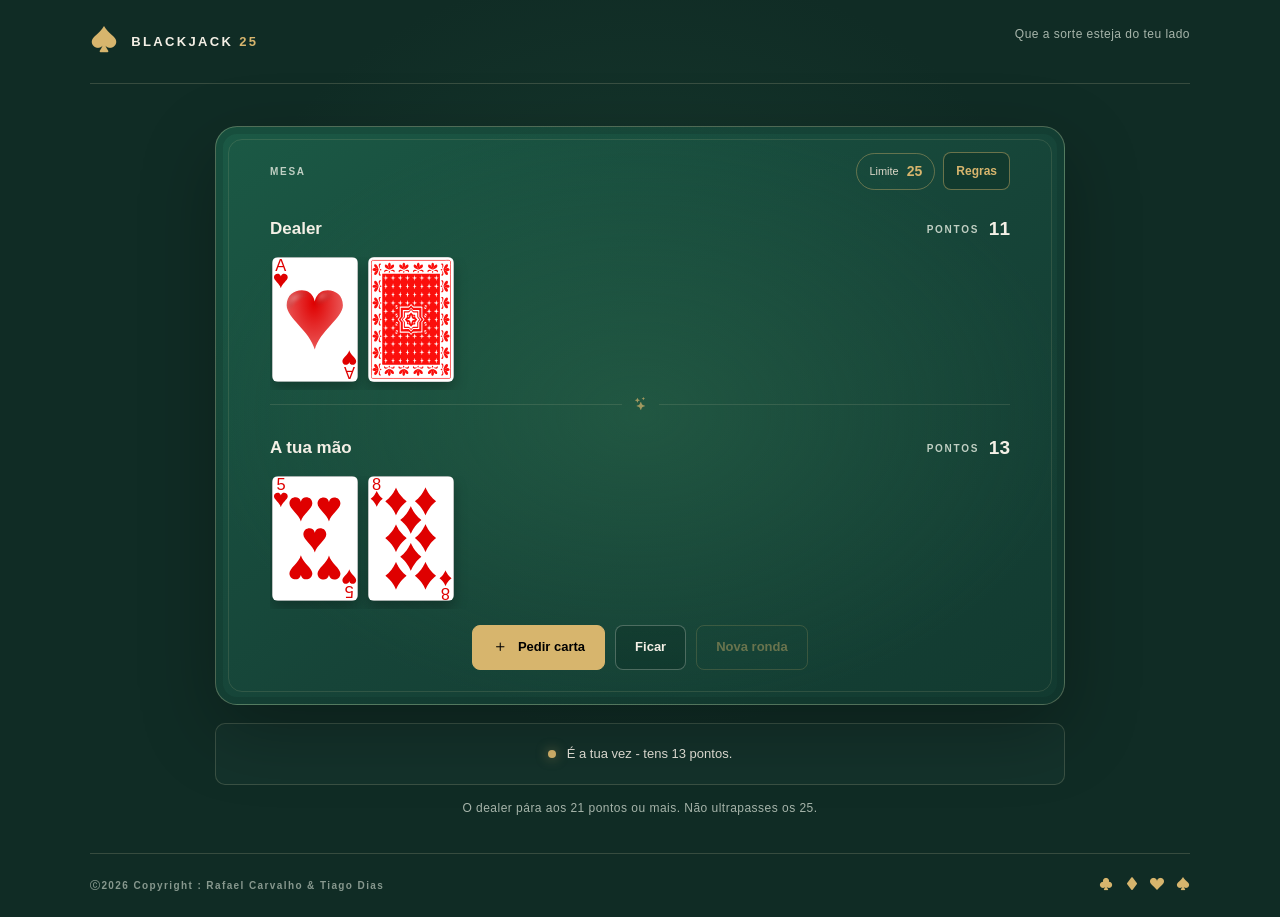
==== blackjack_oop.html @ a4119815 "first commit" ====
<!DOCTYPE html>
<html lang="pt-PT">

<head>
  <meta charset="UTF-8">
  <meta name="viewport" content="width=device-width, initial-scale=1.0">
  <meta http-equiv="X-UA-Compatible" content="ie=edge">
  <meta name="theme-color" content="#102c25">

  <link href="https://cdn.jsdelivr.net/npm/bootstrap@5.3.3/dist/css/bootstrap.min.css" rel="stylesheet"
    integrity="sha384-QWTKZyjpPEjISv5WaRU9OFeRpok6YctnYmDr5pNlyT2bRjXh0JMhjY6hW+ALEwIH" crossorigin="anonymous">

  <link rel="stylesheet" href="https://cdn.jsdelivr.net/npm/bootstrap-icons@1.11.3/font/bootstrap-icons.min.css">

  <link rel="stylesheet" href="css/blackjack_style.css">
  <title>Blackjack 25</title>
</head>

<body>
  <!-- Header section containing the game title -->
  <header class="site-header">
    <a class="brand" href="#" aria-label="Blackjack 25, início">
      <span class="brand-mark" aria-hidden="true"><i class="bi bi-suit-spade-fill"></i></span>
      <span>BLACKJACK <strong>25</strong></span>
    </a>
    <p class="header-note">Que a sorte esteja do teu lado</p> 
  </header>

  <main class="page-shell">
    <section class="game-table" id="game" aria-label="Mesa de jogo">
      <div class="table-heading">
        <span class="table-kicker">MESA</span>
        <div class="table-tools">
          <span class="rule-chip">Limite <strong>25</strong></span>
          <button class="rules-trigger" id="rules-button" type="button" data-bs-toggle="modal"
            data-bs-target="#rules-dialog">
            Regras
          </button>
        </div>
      </div>

      <section class="hand" aria-labelledby="dealer-heading">
        <div class="hand-heading">
          <div class="d-flex align-items-baseline gap-2">
            <h2 id="dealer-heading">Dealer</h2>
            <span class="result-tag" id="dealer-result"></span>
          </div>
          <span class="score"><span class="score-label">PONTOS</span><strong id="dealer-score">-</strong></span>
        </div>
        <div class="card-row" id="dealer" aria-label="Cartas do dealer"></div>
      </section>

      <div class="table-divider" aria-hidden="true"><span><i class="bi bi-stars"></i></span></div>

      <section class="hand player-hand" aria-labelledby="player-heading">
        <div class="hand-heading">
          <div class="d-flex align-items-baseline gap-2">
            <h2 id="player-heading">A tua mão</h2>
            <span class="result-tag" id="player-result"></span>
          </div>
          <span class="score"><span class="score-label">PONTOS</span><strong id="player-score">-</strong></span>
        </div>
        <div class="card-row" id="player" aria-label="As tuas cartas"></div>
      </section>

      <section class="controls" aria-label="Ações do jogo">
        <button class="btn button button-primary" id="card" type="button" onclick="playerNewCard()">
          <span aria-hidden="true"><i class="bi bi-plus"></i></span> Pedir carta
        </button>
        <button class="btn button button-secondary" id="stand" type="button" onclick="dealerFinish()">Ficar</button>
        <button class="btn button button-new" id="new_game" type="button" onclick="newGame()" disabled>Nova ronda</button>
      </section>
    </section>

    <section class="status-panel" aria-live="polite" aria-atomic="true">
      <span class="status-dot" aria-hidden="true"></span>
      <p id="game_status" class="game-status">A preparar a mesa...</p>
    </section>
    <p class="game-note">O dealer pára aos 21 pontos ou mais. Não ultrapasses os 25.</p>
  </main>


  <footer class="site-footer">
    <span><i class="bi bi-c-circle"></i>2026 Copyright : Rafael Carvalho & Tiago Dias</span>
    <span aria-hidden="true"><i class="bi bi-suit-club-fill"></i> &nbsp; <i class="bi bi-suit-diamond-fill"></i>
       &nbsp; <i class="bi bi-suit-heart-fill"></i> &nbsp; <i class="bi bi-suit-spade-fill"></i></span>
  </footer>

  <div class="modal fade" id="rules-dialog" tabindex="-1" aria-labelledby="rules-title" aria-hidden="true">
    <div class="modal-dialog modal-dialog-centered modal-dialog-scrollable">
      <div class="modal-content rules-dialog">
        <div class="modal-header rules-header">
          <div>
            <span class="table-kicker">GUIA DO JOGO</span>
            <h2 id="rules-title">Regras do Blackjack 25</h2>
          </div>
          <button class="rules-close" type="button" aria-label="Fechar regras" data-bs-dismiss="modal"><i
              class="bi bi-x"></i></button>
        </div>
 
        <div class="modal-body">
          <section class="rules-section" aria-labelledby="card-values-title">
            <h3 id="card-values-title">Quanto vale cada carta</h3>
            <dl class="card-values">
              <div><dt>Ás</dt><dd>11 pontos; passa a valer 1 se a mão ultrapassar 25.</dd></div>
              <div><dt>2 a 10</dt><dd>O valor indicado na carta.</dd></div>
              <div><dt>Valete, Dama e Rei</dt><dd>10 pontos cada.</dd></div>
            </dl>
          </section>
 
          <section class="rules-section" aria-labelledby="how-to-play-title">
            <h3 id="how-to-play-title">Como jogar</h3>
            <ol class="rules-list">
              <li>Recebes duas cartas. O dealer também recebe duas, mas uma fica escondida durante a tua vez.</li>
              <li>Escolhe <strong>Pedir carta</strong> para receber mais uma ou <strong>Ficar</strong> para passar a
                vez ao dealer.</li>
              <li>O dealer revela a carta escondida e joga automaticamente até ter pelo menos 21 pontos ou igualar a
                tua pontuação.</li>
            </ol>
          </section>
 
          <section class="rules-section" aria-labelledby="winning-title">
            <h3 id="winning-title">Como se ganha</h3>
            <ul class="rules-list">
              <li>O objetivo é fazer mais pontos do que o dealer, sem ultrapassar 25.</li>
              <li>Se ultrapassares 25, perdes imediatamente. Se o dealer ultrapassar 25, ganhas.</li>
              <li>Se fizeres exatamente 25 pontos, ganhas imediatamente.</li>
              <li>Se o dealer fizer mais pontos do que tu, o dealer ganha. Se fizer os mesmos pontos, é empate.</li>
            </ul>
          </section>
 
          <p class="rules-note">Cada ronda usa um baralho baralhado de 52 cartas. Escolhe “Nova ronda” para começar de
            novo.</p>
        </div>
      </div>
    </div>
  </div>

  <script src="https://cdn.jsdelivr.net/npm/bootstrap@5.3.3/dist/js/bootstrap.bundle.min.js"
    integrity="sha384-YvpcrYf0tY3lHB60NNkmXc5s9fDVZLESaAA55NDzOxhy9GkcIdslK1eN7N6jIeHz"
    crossorigin="anonymous"></script>

  <script src="js/blackjack_object.js"></script>
  <script src="js/blackjack_manager.js"></script>
  <script>window.addEventListener('DOMContentLoaded', newGame);</script>
</body>
</html>
---- css/blackjack_style.css ----
:root {
  color-scheme: dark;
  --ink: #f4f0e6;
  --muted: #a7b5ab;
  --felt: #164438;
  --felt-deep: #102c25;
  --gold: #d7b56d;
  --line: rgb(234 222 185 / 18%);
  --panel: #17362f;
}

* {
  box-sizing: border-box;
}

body {
  min-width: 320px;
  min-height: 100vh;
  margin: 0;
  color: var(--ink);
  background:
    radial-gradient(ellipse at 50% 38%, rgb(43 91 69 / 30%), transparent 48%),
    var(--felt-deep);
  font-family: "Segoe UI", Arial, sans-serif;
}

button {
  font: inherit;
}

.site-header,
.site-footer {
  display: flex;
  align-items: center;
  justify-content: space-between;
  width: min(100% - 48px, 1100px);
  margin: 0 auto;
}

.site-header {
  min-height: 84px;
  border-bottom: 1px solid var(--line);
}

.brand {
  display: inline-flex;
  align-items: center;
  gap: 11px;
  color: var(--ink);
  font-size: 13px;
  font-weight: 700;
  letter-spacing: .18em;
  text-decoration: none;
}

.brand strong {
  color: var(--gold);
}

.brand-mark {
  color: var(--gold);
  font-size: 28px;
}

.header-note,
.game-note {
  color: var(--muted);
  font-size: 12px;
  letter-spacing: .04em;
}

.page-shell {
  width: min(100% - 32px, 850px);
  margin: 42px auto 36px;
}

.game-table {
  position: relative;
  overflow: hidden;
  padding: 25px clamp(20px, 5vw, 54px) 34px;
  border: 1px solid rgb(228 214 169 / 28%);
  border-radius: 22px;
  background:
    radial-gradient(ellipse at center, rgb(44 105 75 / 48%), transparent 73%),
    linear-gradient(145deg, #1b5945, var(--felt) 54%, #123a30);
  box-shadow: 0 25px 75px rgb(0 0 0 / 28%), inset 0 0 0 7px rgb(9 34 28 / 17%);
}

.game-table::before {
  position: absolute;
  inset: 12px;
  border: 1px solid rgb(229 211 160 / 13%);
  border-radius: 14px;
  content: "";
  pointer-events: none;
}

.table-heading,
.hand-heading,
.controls,
.score {
  display: flex;
  align-items: center;
}

.table-heading {
  position: relative;
  justify-content: space-between;
  margin-bottom: 25px;
}

.table-tools {
  display: flex;
  align-items: center;
  gap: 8px;
}

.rules-trigger,
.rules-close {
  display: inline-flex;
  min-height: 38px;
  align-items: center;
  justify-content: center;
  border: 1px solid rgb(215 181 109 / 45%);
  border-radius: 8px;
  color: var(--gold);
  background: rgb(7 34 26 / 30%);
  cursor: pointer;
  font: inherit;
  font-size: 12px;
  font-weight: 650;
  transition: background-color 150ms ease, border-color 150ms ease;
}

.rules-trigger {
  padding: 0 12px;
}

.rules-trigger:hover,
.rules-close:hover {
  border-color: var(--gold);
  background: rgb(7 34 26 / 65%);
}

.rules-trigger:focus-visible,
.rules-close:focus-visible {
  outline: 3px solid #f2d895;
  outline-offset: 3px;
}

.modal {
  --bs-modal-width: 540px;
}

.modal-backdrop {
  --bs-backdrop-bg: rgb(3 13 10);
  --bs-backdrop-opacity: .76;
}

.modal-content.rules-dialog {
  border: 1px solid rgb(215 181 109 / 45%);
  border-radius: 16px;
  color: var(--ink);
  background:
    radial-gradient(ellipse at 50% 0, rgb(43 91 69 / 30%), transparent 56%),
    #17362f;
  box-shadow: 0 24px 80px rgb(0 0 0 / 55%);
}

.rules-dialog .rules-header {
  align-items: flex-start;
  justify-content: space-between;
  gap: 16px;
  padding: clamp(20px, 5vw, 30px) clamp(20px, 5vw, 30px) 17px;
  border-bottom: 1px solid var(--line);
}
 
.rules-dialog .modal-body {
  padding: 0 clamp(20px, 5vw, 30px) clamp(20px, 5vw, 30px);
}

.rules-header h2 {
  margin: 8px 0 0;
  font-size: clamp(20px, 5vw, 25px);
}

.rules-close {
  width: 40px;
  height: 40px;
  flex: 0 0 40px;
  padding: 0;
  font-size: 27px;
  line-height: 1;
}

.rules-section {
  margin-top: 21px;
}

.rules-section h3 {
  margin: 0 0 10px;
  color: var(--gold);
  font-size: 14px;
}

.card-values {
  display: grid;
  gap: 8px;
  margin: 0;
}

.card-values div {
  display: grid;
  grid-template-columns: minmax(105px, .75fr) 1.7fr;
  gap: 12px;
  padding: 10px 12px;
  border: 1px solid var(--line);
  border-radius: 8px;
  background: rgb(7 34 26 / 25%);
}

.card-values dt {
  font-weight: 650;
}

.card-values dd {
  margin: 0;
  color: #c4d0c8;
  font-size: 13px;
  line-height: 1.5;
}

.rules-list {
  display: grid;
  gap: 8px;
  margin: 0;
  padding-left: 22px;
  color: #d7ded8;
  font-size: 13px;
  line-height: 1.55;
}

.rules-list strong {
  color: var(--ink);
}

.rules-note {
  margin: 20px 0 0;
  padding-top: 14px;
  border-top: 1px solid var(--line);
  color: var(--muted);
  font-size: 12px;
  line-height: 1.5;
}

.table-kicker,
.score-label {
  color: #c0cfc3;
  font-size: 10px;
  font-weight: 700;
  letter-spacing: .17em;
}

.rule-chip {
  display: inline-flex;
  align-items: center;
  gap: 8px;
  padding: 7px 12px;
  border: 1px solid rgb(215 181 109 / 40%);
  border-radius: 99px;
  color: #ded9c9;
  font-size: 11px;
}

.rule-chip strong {
  color: var(--gold);
  font-size: 14px;
}

.hand {
  position: relative;
  min-height: 174px;
}

.hand-heading {
  justify-content: space-between;
  margin-bottom: 13px;
}

.hand h2 {
  margin: 0;
  font-size: 17px;
  font-weight: 600;
}

.result-tag {
  line-height: 1.2;
  font-size: 11px;
  font-weight: 700;
  letter-spacing: .12em;
  text-transform: uppercase;
}
 
.result-tag:empty {
  display: none;
}

.score {
  gap: 9px;
  min-width: 90px;
  justify-content: flex-end;
  color: var(--gold);
}

.score strong {
  min-width: 22px;
  color: var(--ink);
  font-size: 19px;
  font-weight: 650;
  text-align: right;
}

.card-row {
  display: flex;
  min-height: 112px;
  flex-wrap: wrap;
  align-items: flex-start;
  gap: 10px;
  overflow-x: auto;
  padding: 0 2px 8px;
}

.playing-card {
  display: block;
  flex: 0 0 auto;
  width: clamp(65px, 10vw, 86px);
  height: auto;
  border-radius: 6px;
  box-shadow: 0 7px 14px rgb(0 0 0 / 26%);
  animation: deal-in 480ms cubic-bezier(.2, .75, .3, .1) both;
}

.card-flip {
  position: relative;
  perspective: 700px;;
}

.card-inner {
  position: relative;
  width: 100%;
  transform-style: preserve-3d;
  transition: transform 600ms cubic-bezier(.3, .6, .3, 1);
}
 
.card-flip.is-flipped .card-inner {
  transform: rotateY(180deg);
}
 
.card-face {
  display: block;
  width: 100%;
  height: auto;
  border-radius: 6px;
  backface-visibility: hidden;
  -webkit-backface-visibility: hidden;
}
 
.card-front {
  position: absolute;
  inset: 0;
  transform: rotateY(180deg);
}

.table-divider {
  display: flex;
  align-items: center;
  gap: 12px;
  margin: 5px 0 20px;
  color: var(--gold);
  opacity: .7;
}

.table-divider::before,
.table-divider::after {
  height: 1px;
  flex: 1;
  background: var(--line);
  content: "";
}

.table-divider span {
  font-size: 13px;
}

.player-hand {
  min-height: 167px;
}

.controls {
  position: relative;
  flex-wrap: wrap;
  justify-content: center;
  gap: 10px;
  margin-top: 16px;
}

.button {
  --bs-btn-padding-x: 19px;
  --bs-btn-padding-y: 0;
  --bs-btn-font-size: 13px;
  --bs-btn-font-weight: 650;
  --bs-btn-border-radius: 8px;
  --bs-btn-disabled-opacity: .43;
  min-height: 45px;
  transition: transform 150ms ease, background-color 150ms ease, border-color 150ms ease;
}

.button:not(:disabled):hover {
  transform: translateY(-2px);
}

.button:focus-visible {
  outline: 3px solid #f2d895;
  outline-offset: 3px;
}



.button-primary {
  --bs-btn-color: black;
  --bs-btn-bg: var(--gold);
  --bs-btn-border-color: var(--gold);
  --bs-btn-hover-color: black;
  --bs-btn-hover-bg: var(--gold);
  --bs-btn-hover-border-color: var(--gold);
  --bs-btn-active-color: black;
  --bs-btn-active-bg: var(--gold);
  --bs-btn-active-border-color: var(--gold);
  --bs-btn-disabled-color: black;
  --bs-btn-disabled-bg: var(--gold);
  --bs-btn-disabled-border-color: var(--gold);
}

.button-primary span {
  margin-right: 5px;
  font-size: 17px;
  vertical-align: -1px;
}

.button-secondary {
  --bs-btn-color: var(--ink);
  --bs-btn-bg: rgb(7 34 26 / 25%);
  --bs-btn-border-color: rgb(235 240 230 / 27%);
  --bs-btn-hover-color: var(--ink);
  --bs-btn-hover-bg: rgb(7 34 26 / 45%);
  --bs-btn-hover-border-color: rgb(235 240 230 / 65%);
  --bs-btn-active-color: var(--ink);
  --bs-btn-active-bg: rgb(7 34 26 / 45%);
  --bs-btn-active-border-color: rgb(235 240 230 / 65%);
  --bs-btn-disabled-color: var(--ink);
  --bs-btn-disabled-bg: rgb(7 34 26 / 25%);
  --bs-btn-disabled-border-color: rgb(235 240 230 / 27%);
}

.button-new {
  --bs-btn-color: var(--gold);
  --bs-btn-bg: transparent;
  --bs-btn-border-color: rgb(215 181 109 / 45%);
  --bs-btn-hover-color: var(--gold);
  --bs-btn-hover-bg: rgb(215 181 109 / 12%);
  --bs-btn-hover-border-color: var(--gold);
  --bs-btn-active-color: var(--gold);
  --bs-btn-active-bg: rgb(215 181 109 / 12%);
  --bs-btn-active-border-color: var(--gold);
  --bs-btn-disabled-color: var(--gold);
  --bs-btn-disabled-bg: transparent;
  --bs-btn-disabled-border-color: rgb(215 181 109 / 45%);
}

.status-panel {
  display: flex;
  min-height: 62px;
  align-items: center;
  justify-content: center;
  gap: 11px;
  margin-top: 18px;
  padding: 13px 18px;
  border: 1px solid var(--line);
  border-radius: 10px;
  background: rgb(23 54 47 / 65%);
}

.status-dot {
  width: 8px;
  height: 8px;
  flex: 0 0 8px;
  border-radius: 50%;
  background: var(--gold);
  box-shadow: 0 0 12px rgb(215 181 109 / 55%);
}

.game-status {
  margin: 0;
  color: #e8e6dc;
  font-size: 13px;
  text-align: center;
}

.result-win {
  color: #a8e0b3;
}

.result-loss {
  color: #f0a19a;
}

.result-draw {
  color: #f0d895;
}

.game-note {
  margin: 14px 0 0;
  text-align: center;
}

.site-footer {
  min-height: 64px;
  border-top: 1px solid var(--line);
  color: #87988e;
  font-size: 10px;
  font-weight: 700;
  letter-spacing: .14em;
}

.site-footer span:last-child {
  color: var(--gold);
  font-size: 14px;
  letter-spacing: normal;
}

@keyframes deal-in {
  from {
    opacity: 0;
    transform: translateY(-190px) rotate(-8deg) scale(.92);
  }

  35% {
    opacity: 1;
  }

  to {
    opacity: 1;
    transform: translateY(0) rotate(0) scale(1);
  }
}

@media (max-width: 560px) {
  body {
    padding-right: env(safe-area-inset-right);
    padding-left: env(safe-area-inset-left);
  }

  .site-header,
  .site-footer {
    width: calc(100% - 24px);
  }

  .site-header {
    gap: 8px;
    min-height: 68px;
  }

  .brand {
    gap: 7px;
    font-size: 11px;
    letter-spacing: .12em;
  }

  .brand-mark {
    font-size: 24px;
  }

  .header-note {
    margin: 0;
    font-size: 10px;
    text-align: right;
  }

  .page-shell {
    width: calc(100% - 20px);
    margin: 18px auto 24px;
  }

  .game-table {
    padding: 19px 14px 22px;
    border-radius: 16px;
  }

  .game-table::before {
    inset: 8px;
  }

  .hand {
    min-height: 136px;
  }

  .player-hand {
    min-height: 130px;
  }

  .card-row {
    gap: 7px;
    min-height: 92px;
    padding: 0 2px 8px;
  }

  .playing-card {
    width: clamp(52px, 16vw, 72px);
  }

  .controls {
    display: grid;
    grid-template-columns: 1fr 1fr;
    gap: 8px;
    margin-top: 10px;
  }

  .button {
    --bs-btn-padding-x: 8px;
    min-height: 48px;
  }

  .button-new {
    grid-column: 1 / -1;
  }

  .status-panel {
    min-height: 58px;
    gap: 9px;
    padding: 11px 13px;
  }

  .game-status {
    font-size: 12px;
    line-height: 1.45;
  }

  .game-note {
    padding: 0 8px;
    font-size: 11px;
    line-height: 1.5;
  }
}

@media (max-width: 380px) {
  .table-tools {
    gap: 6px;
  }

  .rules-trigger {
    min-height: 36px;
    padding: 0 9px;
  }

  .header-note {
    max-width: 92px;
    font-size: 9px;
    line-height: 1.35;
  }

  .game-table {
    padding-right: 11px;
    padding-left: 11px;
  }

  .hand h2 {
    font-size: 15px;
  }

  .score {
    gap: 6px;
    min-width: 82px;
  }

  .score-label {
    font-size: 9px;
  }

  .card-values div {
    grid-template-columns: 1fr;
    gap: 3px;
  }
}

@media (max-height: 500px) and (orientation: landscape) {
  .site-header {
    min-height: 52px;
  }

  .page-shell {
    margin-top: 12px;
    margin-bottom: 16px;
  }

  .game-table {
    padding-top: 14px;
    padding-bottom: 16px;
  }

  .table-heading {
    margin-bottom: 12px;
  }

  .hand,
  .player-hand {
    min-height: 104px;
  }

  .card-row {
    min-height: 78px;
  }

  .playing-card {
    width: 54px;
  }

  .table-divider {
    margin: 0 0 10px;
  }

  .controls {
    margin-top: 4px;
  }

  .site-footer {
    min-height: 46px;
  }
}

@media (prefers-reduced-motion: reduce) {
  *,
  *::before,
  *::after {
    animation-duration: .01ms !important;
    animation-iteration-count: 1 !important;
    scroll-behavior: auto !important;
    transition-duration: .01ms !important;
  }
}
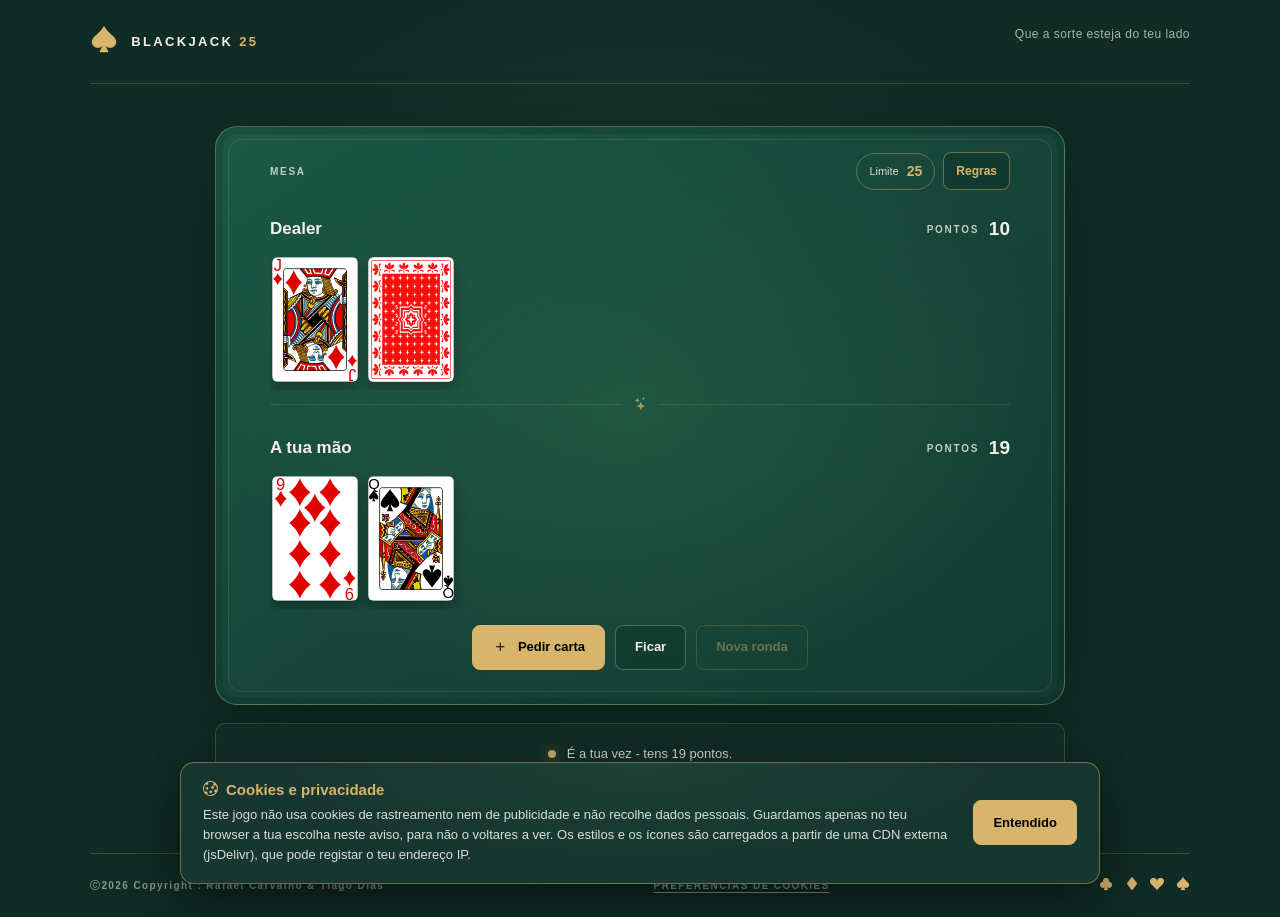
==== commit 98659d83: "cookies privacy added" ====
--- a/blackjack_oop.html
+++ b/blackjack_oop.html
@@ -82,6 +82,7 @@
 
   <footer class="site-footer">
     <span><i class="bi bi-c-circle"></i>2026 Copyright : Rafael Carvalho & Tiago Dias</span>
+    <button class="cookie-link" id="cookie-open-preferences" type="button">Preferências de cookies</button>
     <span aria-hidden="true"><i class="bi bi-suit-club-fill"></i> &nbsp; <i class="bi bi-suit-diamond-fill"></i>
        &nbsp; <i class="bi bi-suit-heart-fill"></i> &nbsp; <i class="bi bi-suit-spade-fill"></i></span>
   </footer>
@@ -136,12 +137,106 @@
     </div>
   </div>
 
+  <!-- Cookie notice -->
+  <aside class="cookie-banner" id="cookie-banner" role="dialog" aria-modal="false" aria-labelledby="cookie-title"
+    aria-describedby="cookie-text" hidden>
+    <div class="cookie-content">
+      <h2 id="cookie-title"><i class="bi bi-cookie" aria-hidden="true"></i> Cookies e privacidade</h2>
+      <p id="cookie-text">Este jogo não usa cookies de rastreamento nem de publicidade e não recolhe dados pessoais.
+        Guardamos apenas no teu browser a tua escolha neste aviso, para não o voltares a ver. Os estilos e os ícones
+        são carregados a partir de uma CDN externa (jsDelivr), que pode registar o teu endereço IP.</p>
+    </div>
+    <div class="cookie-actions">
+      <button class="btn button button-primary" id="cookie-accept" type="button">Entendido</button>
+    </div>
+  </aside>
+ 
+  <!-- Cookie banner: shown until the visitor chooses. Analytics only loads after acceptance. -->
+  <div class="cookie-banner" id="cookie-banner" role="dialog" aria-labelledby="cookie-title"
+    aria-describedby="cookie-text" hidden>
+    <div class="cookie-banner-body">
+      <h2 id="cookie-title"><i class="bi bi-cookie" aria-hidden="true"></i> Cookies</h2>
+      <p id="cookie-text">
+        Usamos cookies estritamente necessários para o jogo funcionar e, se deixares, cookies de análise
+        (Google Analytics) que medem as visualizações de página, os deslocamentos na página e os cliques em
+        links para outros sites. Só os ativamos com o teu consentimento e podes alterá-lo em qualquer altura.
+      </p>
+    </div>
+    <div class="cookie-actions">
+      <button class="btn button button-secondary" id="cookie-reject" type="button">Rejeitar</button>
+      <button class="btn button button-secondary" id="cookie-customize" type="button">Personalizar</button>
+      <button class="btn button button-primary" id="cookie-accept" type="button">Aceitar</button>
+    </div>
+  </div>
+ 
+  <!-- Cookie preferences (Bootstrap modal) -->
+  <div class="modal fade" id="cookie-preferences" tabindex="-1" aria-labelledby="cookie-preferences-title"
+    aria-hidden="true">
+    <div class="modal-dialog modal-dialog-centered modal-dialog-scrollable">
+      <div class="modal-content rules-dialog">
+        <div class="modal-header rules-header">
+          <div>
+            <span class="table-kicker">PRIVACIDADE</span>
+            <h2 id="cookie-preferences-title">Preferências de cookies</h2>
+          </div>
+          <button class="rules-close" type="button" aria-label="Fechar preferências" data-bs-dismiss="modal"><i
+              class="bi bi-x"></i></button>
+        </div>
+ 
+        <div class="modal-body">
+          <div class="cookie-option">
+            <div>
+              <h3 id="cookie-necessary-title">Estritamente necessários</h3>
+              <p>Guardam a tua escolha sobre cookies e permitem que o jogo funcione. Não podem ser desativados e não
+                recolhem dados pessoais.</p>
+            </div>
+            <div class="form-check form-switch">
+              <input class="form-check-input" type="checkbox" role="switch" checked disabled
+                aria-labelledby="cookie-necessary-title">
+            </div>
+          </div>
+ 
+          <div class="cookie-option">
+            <div>
+              <h3 id="cookie-analytics-title">Análise (Google Analytics)</h3>
+              <p>Medem de forma agregada como o site é utilizado, para o melhorarmos. Registam:</p>
+              <ul class="cookie-list">
+                <li><strong>Visualizações de página:</strong> sempre que uma página é carregada.</li>
+                <li><strong>Deslocamentos:</strong> quando chegas à parte inferior de uma página.</li>
+                <li><strong>Cliques de saída:</strong> quando clicas num link que leva para outro site.</li>
+              </ul>
+              <p>Cookies: <code>_ga</code> e <code>_ga_*</code> (até 2 anos). Os dados são tratados pela Google.</p>
+            </div>
+            <div class="form-check form-switch">
+              <input class="form-check-input" type="checkbox" role="switch" id="cookie-analytics"
+                aria-labelledby="cookie-analytics-title">
+            </div>
+          </div>
+ 
+          <div class="cookie-modal-actions">
+            <button class="btn button button-secondary" id="cookie-save" type="button">Guardar escolha</button>
+            <button class="btn button button-primary" id="cookie-accept-all" type="button">Aceitar todos</button>
+          </div>
+ 
+          <p class="rules-note">Podes mudar a tua escolha em qualquer altura em “Preferências de cookies”, no fim da
+            página.</p>
+        </div>
+      </div>
+    </div>
+  </div>
+
   <script src="https://cdn.jsdelivr.net/npm/bootstrap@5.3.3/dist/js/bootstrap.bundle.min.js"
     integrity="sha384-YvpcrYf0tY3lHB60NNkmXc5s9fDVZLESaAA55NDzOxhy9GkcIdslK1eN7N6jIeHz"
     crossorigin="anonymous"></script>
 
   <script src="js/blackjack_object.js"></script>
   <script src="js/blackjack_manager.js"></script>
-  <script>window.addEventListener('DOMContentLoaded', newGame);</script>
+  <script src="js/cookie_consent.js"></script>
+  <script>
+    window.addEventListener('DOMContentLoaded', () => {
+      newGame();
+      cookieNoticeInitialization();
+    });
+  </script>
 </body>
 </html>
--- a/css/blackjack_style.css
+++ b/css/blackjack_style.css
@@ -423,8 +423,6 @@
   outline: 3px solid #f2d895;
   outline-offset: 3px;
 }
-
-
 
 .button-primary {
   --bs-btn-color: black;
@@ -538,6 +536,193 @@
   letter-spacing: normal;
 }
 
+.cookie-content {
+  flex: 1;
+}
+ 
+.cookie-content h2 {
+  display: flex;
+  align-items: center;
+  gap: 8px;
+  margin: 0 0 6px;
+  color: var(--gold);
+  font-size: 14px;
+  font-weight: 650;
+}
+ 
+.cookie-content p {
+  margin: 0;
+  color: #d7ded8;
+  font-size: 12px;
+  line-height: 1.55;
+}
+ 
+.cookie-actions {
+  flex: 0 0 auto;
+}
+
+@media (max-width: 560px) {
+  .cookie-banner {
+    right: 10px;
+    bottom: 10px;
+    left: 10px;
+    flex-direction: column;
+    align-items: stretch;
+    gap: 12px;
+    padding: 14px;
+  }
+}
+ 
+/* Cookie banner (fixed at the bottom, does not block the game) */
+.cookie-banner {
+  position: fixed;
+  right: 16px;
+  bottom: 16px;
+  left: 16px;
+  z-index: 1050;
+  display: flex;
+  max-width: 920px;
+  align-items: center;
+  justify-content: space-between;
+  gap: 20px;
+  margin: 0 auto;
+  padding: 18px 22px;
+  border: 1px solid rgb(215 181 109 / 45%);
+  border-radius: 14px;
+  color: var(--ink);
+  background:
+    radial-gradient(ellipse at 50% 0, rgb(43 91 69 / 30%), transparent 56%),
+    #17362f;
+  box-shadow: 0 18px 60px rgb(0 0 0 / 55%);
+  animation: cookie-in 320ms ease-out both;
+}
+ 
+.cookie-banner[hidden] {
+  display: none;
+}
+ 
+.cookie-banner h2 {
+  margin: 0 0 6px;
+  color: var(--gold);
+  font-size: 15px;
+  font-weight: 650;
+}
+ 
+.cookie-banner p {
+  margin: 0;
+  color: #d7ded8;
+  font-size: 13px;
+  line-height: 1.55;
+}
+ 
+.cookie-actions,
+.cookie-modal-actions {
+  display: flex;
+  flex: 0 0 auto;
+  gap: 8px;
+}
+ 
+.cookie-modal-actions {
+  justify-content: flex-end;
+  margin-top: 22px;
+}
+ 
+.cookie-option {
+  display: flex;
+  align-items: flex-start;
+  justify-content: space-between;
+  gap: 18px;
+  margin-top: 18px;
+  padding: 14px 16px;
+  border: 1px solid var(--line);
+  border-radius: 10px;
+  background: rgb(7 34 26 / 25%);
+}
+ 
+.cookie-option h3 {
+  margin: 0 0 6px;
+  color: var(--gold);
+  font-size: 14px;
+}
+ 
+.cookie-option p {
+  margin: 0;
+  color: #c4d0c8;
+  font-size: 13px;
+  line-height: 1.5;
+}
+ 
+.cookie-list {
+  display: grid;
+  gap: 4px;
+  margin: 8px 0;
+  padding-left: 20px;
+  color: #c4d0c8;
+  font-size: 13px;
+  line-height: 1.5;
+}
+ 
+.cookie-list strong {
+  color: var(--ink);
+}
+ 
+.cookie-option code {
+  color: var(--ink);
+  font-size: 12px;
+}
+ 
+.cookie-option .form-check-input {
+  width: 2.6em;
+  height: 1.4em;
+  margin: 0;
+  cursor: pointer;
+}
+ 
+.cookie-option .form-check-input:checked {
+  border-color: var(--gold);
+  background-color: var(--gold);
+}
+ 
+.cookie-option .form-check-input:disabled {
+  cursor: not-allowed;
+}
+ 
+.cookie-option .form-check-input:focus {
+  border-color: var(--gold);
+  box-shadow: 0 0 0 .2rem rgb(215 181 109 / 30%);
+}
+ 
+.cookie-link {
+  padding: 0;
+  border: 0;
+  color: #87988e;
+  background: none;
+  cursor: pointer;
+  font-size: 10px;
+  font-weight: 700;
+  letter-spacing: .14em;
+  text-decoration: underline;
+  text-underline-offset: 3px;
+  text-transform: uppercase;
+}
+ 
+.cookie-link:hover,
+.cookie-link:focus-visible {
+  color: var(--gold);
+}
+ 
+@keyframes cookie-in {
+  from {
+    opacity: 0;
+    transform: translateY(24px);
+  }
+ 
+  to {
+    opacity: 1;
+    transform: translateY(0);
+  }
+}
+
 @keyframes deal-in {
   from {
     opacity: 0;
@@ -632,6 +817,42 @@
 
   .button-new {
     grid-column: 1 / -1;
+  }
+
+  .site-footer {
+    flex-wrap: wrap;
+    justify-content: center;
+    gap: 6px 16px;
+    padding: 10px 0;
+  }
+ 
+  .cookie-banner {
+    right: 10px;
+    bottom: 10px;
+    left: 10px;
+    flex-direction: column;
+    align-items: stretch;
+    gap: 14px;
+    padding: 16px;
+  }
+ 
+  .cookie-actions {
+    display: grid;
+    grid-template-columns: 1fr 1fr;
+  }
+ 
+  /* "Rejeitar" and "Aceitar" side by side with the same weight; "Personalizar" below */
+  .cookie-actions #cookie-customize {
+    grid-column: 1 / -1;
+    order: 1;
+  }
+ 
+  .cookie-modal-actions {
+    flex-direction: column-reverse;
+  }
+ 
+  .cookie-option {
+    padding: 12px;
   }
 
   .status-panel {
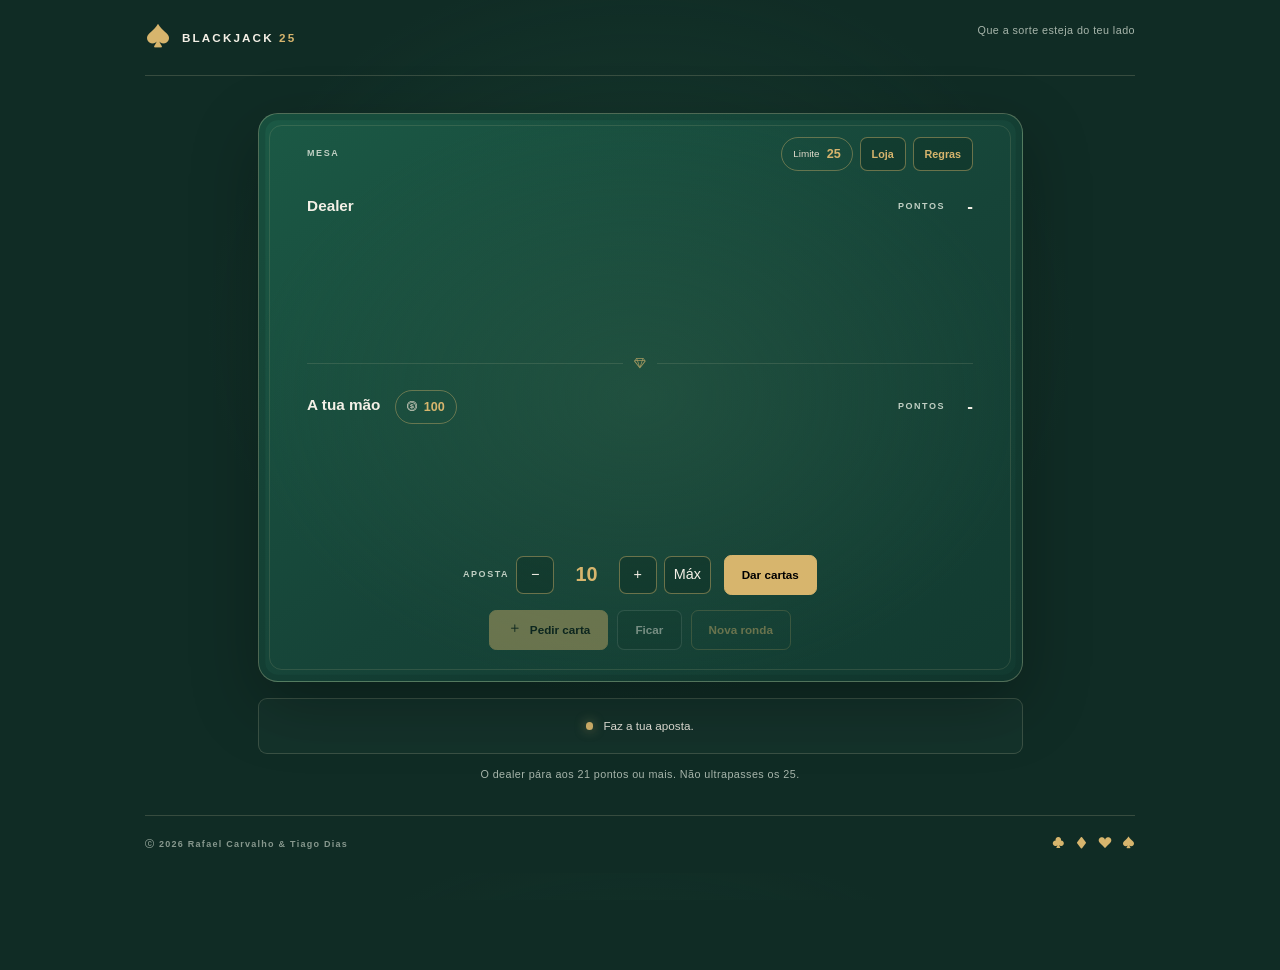
==== commit 740e0ede: "Add files via upload" ====
--- a/blackjack_oop.html
+++ b/blackjack_oop.html
@@ -11,6 +11,11 @@
     integrity="sha384-QWTKZyjpPEjISv5WaRU9OFeRpok6YctnYmDr5pNlyT2bRjXh0JMhjY6hW+ALEwIH" crossorigin="anonymous">
 
   <link rel="stylesheet" href="https://cdn.jsdelivr.net/npm/bootstrap-icons@1.11.3/font/bootstrap-icons.min.css">
+
+  <!-- Tipografia dos temas exclusivos -->
+  <link rel="preconnect" href="https://fonts.googleapis.com">
+  <link rel="preconnect" href="https://fonts.gstatic.com" crossorigin>
+  <link href="https://fonts.googleapis.com/css2?family=Cinzel:wght@600;700&family=Exo+2:wght@400;600;700&family=Fredoka:wght@400;500;600&family=Orbitron:wght@500;700&family=Press+Start+2P&family=VT323&display=swap" rel="stylesheet">
 
   <link rel="stylesheet" href="css/blackjack_style.css">
   <title>Blackjack 25</title>
@@ -31,7 +36,12 @@
       <div class="table-heading">
         <span class="table-kicker">MESA</span>
         <div class="table-tools">
+          
           <span class="rule-chip">Limite <strong>25</strong></span>
+          <button class="rules-trigger" id="shop-button" type="button" data-bs-toggle="modal"
+            data-bs-target="#shop-dialog">
+            Loja
+          </button>
           <button class="rules-trigger" id="rules-button" type="button" data-bs-toggle="modal"
             data-bs-target="#rules-dialog">
             Regras
@@ -50,17 +60,29 @@
         <div class="card-row" id="dealer" aria-label="Cartas do dealer"></div>
       </section>
 
-      <div class="table-divider" aria-hidden="true"><span><i class="bi bi-stars"></i></span></div>
+      <div class="table-divider" aria-hidden="true"><span><i class="bi bi-gem"></i></span></div>
 
       <section class="hand player-hand" aria-labelledby="player-heading">
         <div class="hand-heading">
-          <div class="d-flex align-items-baseline gap-2">
+          <div class="d-flex align-items-baseline gap-3">
             <h2 id="player-heading">A tua mão</h2>
+            <span class="rule-chip" aria-label="Fichas"><i class="bi bi-coin"></i> <strong id="chips">100</strong></span>
             <span class="result-tag" id="player-result"></span>
           </div>
           <span class="score"><span class="score-label">PONTOS</span><strong id="player-score">-</strong></span>
         </div>
         <div class="card-row" id="player" aria-label="As tuas cartas"></div>
+      </section>
+
+      <section class="bet-panel" id="bet-panel" aria-label="Aposta">
+        <div class="bet-controls">
+          <span class="score-label">APOSTA</span>
+          <button class="bet-step" type="button" aria-label="Diminuir aposta" onclick="changeBet(-10)">−</button>
+          <strong id="bet-amount">10</strong>
+          <button class="bet-step" type="button" aria-label="Aumentar aposta" onclick="changeBet(10)">+</button>
+          <button class="bet-step" type="button" onclick="changeBet('max')">Máx</button>
+        </div>
+        <button class="btn button button-primary" id="deal" type="button" onclick="startRound()">Dar cartas</button>
       </section>
 
       <section class="controls" aria-label="Ações do jogo">
@@ -81,8 +103,7 @@
 
 
   <footer class="site-footer">
-    <span><i class="bi bi-c-circle"></i>2026 Copyright : Rafael Carvalho & Tiago Dias</span>
-    <button class="cookie-link" id="cookie-open-preferences" type="button">Preferências de cookies</button>
+    <span><i class="bi bi-c-circle"></i> 2026 Rafael Carvalho & Tiago Dias</span>
     <span aria-hidden="true"><i class="bi bi-suit-club-fill"></i> &nbsp; <i class="bi bi-suit-diamond-fill"></i>
        &nbsp; <i class="bi bi-suit-heart-fill"></i> &nbsp; <i class="bi bi-suit-spade-fill"></i></span>
   </footer>
@@ -130,6 +151,16 @@
             </ul>
           </section>
  
+          <section class="rules-section" aria-labelledby="chips-title">
+            <h3 id="chips-title">Fichas e apostas</h3>
+            <ul class="rules-list">
+              <li>Começas com 100 fichas. Antes de cada ronda escolhes quanto apostar (mínimo 10).</li>
+              <li>Se ganhas, recebes o dobro da aposta. Se empatas, a aposta é devolvida. Se perdes, ficas sem ela.</li>
+              <li>Usa as fichas na <strong>Loja</strong> para desbloquear temas exclusivos: cada um muda o fundo, a mesa, as letras, as animações e até o verso das cartas.</li>
+              <li>Se ficares sem fichas, recebes 100 novas e manténs os temas desbloqueados.</li>
+            </ul>
+          </section>
+
           <p class="rules-note">Cada ronda usa um baralho baralhado de 52 cartas. Escolhe “Nova ronda” para começar de
             novo.</p>
         </div>
@@ -137,89 +168,21 @@
     </div>
   </div>
 
-  <!-- Cookie notice -->
-  <aside class="cookie-banner" id="cookie-banner" role="dialog" aria-modal="false" aria-labelledby="cookie-title"
-    aria-describedby="cookie-text" hidden>
-    <div class="cookie-content">
-      <h2 id="cookie-title"><i class="bi bi-cookie" aria-hidden="true"></i> Cookies e privacidade</h2>
-      <p id="cookie-text">Este jogo não usa cookies de rastreamento nem de publicidade e não recolhe dados pessoais.
-        Guardamos apenas no teu browser a tua escolha neste aviso, para não o voltares a ver. Os estilos e os ícones
-        são carregados a partir de uma CDN externa (jsDelivr), que pode registar o teu endereço IP.</p>
-    </div>
-    <div class="cookie-actions">
-      <button class="btn button button-primary" id="cookie-accept" type="button">Entendido</button>
-    </div>
-  </aside>
- 
-  <!-- Cookie banner: shown until the visitor chooses. Analytics only loads after acceptance. -->
-  <div class="cookie-banner" id="cookie-banner" role="dialog" aria-labelledby="cookie-title"
-    aria-describedby="cookie-text" hidden>
-    <div class="cookie-banner-body">
-      <h2 id="cookie-title"><i class="bi bi-cookie" aria-hidden="true"></i> Cookies</h2>
-      <p id="cookie-text">
-        Usamos cookies estritamente necessários para o jogo funcionar e, se deixares, cookies de análise
-        (Google Analytics) que medem as visualizações de página, os deslocamentos na página e os cliques em
-        links para outros sites. Só os ativamos com o teu consentimento e podes alterá-lo em qualquer altura.
-      </p>
-    </div>
-    <div class="cookie-actions">
-      <button class="btn button button-secondary" id="cookie-reject" type="button">Rejeitar</button>
-      <button class="btn button button-secondary" id="cookie-customize" type="button">Personalizar</button>
-      <button class="btn button button-primary" id="cookie-accept" type="button">Aceitar</button>
-    </div>
-  </div>
- 
-  <!-- Cookie preferences (Bootstrap modal) -->
-  <div class="modal fade" id="cookie-preferences" tabindex="-1" aria-labelledby="cookie-preferences-title"
-    aria-hidden="true">
+  <div class="modal fade" id="shop-dialog" tabindex="-1" aria-labelledby="shop-title" aria-hidden="true">
     <div class="modal-dialog modal-dialog-centered modal-dialog-scrollable">
       <div class="modal-content rules-dialog">
         <div class="modal-header rules-header">
           <div>
-            <span class="table-kicker">PRIVACIDADE</span>
-            <h2 id="cookie-preferences-title">Preferências de cookies</h2>
-          </div>
-          <button class="rules-close" type="button" aria-label="Fechar preferências" data-bs-dismiss="modal"><i
+            <span class="table-kicker">PERSONALIZAÇÃO</span>
+            <h2 id="shop-title">Loja de temas</h2>
+          </div>
+          <button class="rules-close" type="button" aria-label="Fechar loja" data-bs-dismiss="modal"><i
               class="bi bi-x"></i></button>
         </div>
- 
+
         <div class="modal-body">
-          <div class="cookie-option">
-            <div>
-              <h3 id="cookie-necessary-title">Estritamente necessários</h3>
-              <p>Guardam a tua escolha sobre cookies e permitem que o jogo funcione. Não podem ser desativados e não
-                recolhem dados pessoais.</p>
-            </div>
-            <div class="form-check form-switch">
-              <input class="form-check-input" type="checkbox" role="switch" checked disabled
-                aria-labelledby="cookie-necessary-title">
-            </div>
-          </div>
- 
-          <div class="cookie-option">
-            <div>
-              <h3 id="cookie-analytics-title">Análise (Google Analytics)</h3>
-              <p>Medem de forma agregada como o site é utilizado, para o melhorarmos. Registam:</p>
-              <ul class="cookie-list">
-                <li><strong>Visualizações de página:</strong> sempre que uma página é carregada.</li>
-                <li><strong>Deslocamentos:</strong> quando chegas à parte inferior de uma página.</li>
-                <li><strong>Cliques de saída:</strong> quando clicas num link que leva para outro site.</li>
-              </ul>
-              <p>Cookies: <code>_ga</code> e <code>_ga_*</code> (até 2 anos). Os dados são tratados pela Google.</p>
-            </div>
-            <div class="form-check form-switch">
-              <input class="form-check-input" type="checkbox" role="switch" id="cookie-analytics"
-                aria-labelledby="cookie-analytics-title">
-            </div>
-          </div>
- 
-          <div class="cookie-modal-actions">
-            <button class="btn button button-secondary" id="cookie-save" type="button">Guardar escolha</button>
-            <button class="btn button button-primary" id="cookie-accept-all" type="button">Aceitar todos</button>
-          </div>
- 
-          <p class="rules-note">Podes mudar a tua escolha em qualquer altura em “Preferências de cookies”, no fim da
-            página.</p>
+          <p class="rules-note" style="border: 0; margin-top: 14px;">As tuas fichas: <strong id="shop-chips"></strong></p>
+          <div class="shop-list" id="shop-list"></div>
         </div>
       </div>
     </div>
@@ -230,13 +193,8 @@
     crossorigin="anonymous"></script>
 
   <script src="js/blackjack_object.js"></script>
+  <script src="js/blackjack_wallet.js"></script>
   <script src="js/blackjack_manager.js"></script>
-  <script src="js/cookie_consent.js"></script>
-  <script>
-    window.addEventListener('DOMContentLoaded', () => {
-      newGame();
-      cookieNoticeInitialization();
-    });
-  </script>
+  <script>window.addEventListener('DOMContentLoaded', newGame);</script>
 </body>
 </html>
--- a/css/blackjack_style.css
+++ b/css/blackjack_style.css
@@ -1,970 +1,1309 @@
-:root {
-  color-scheme: dark;
-  --ink: #f4f0e6;
-  --muted: #a7b5ab;
-  --felt: #164438;
-  --felt-deep: #102c25;
-  --gold: #d7b56d;
-  --line: rgb(234 222 185 / 18%);
-  --panel: #17362f;
-}
-
-* {
-  box-sizing: border-box;
-}
-
-body {
-  min-width: 320px;
-  min-height: 100vh;
-  margin: 0;
-  color: var(--ink);
-  background:
-    radial-gradient(ellipse at 50% 38%, rgb(43 91 69 / 30%), transparent 48%),
-    var(--felt-deep);
-  font-family: "Segoe UI", Arial, sans-serif;
-}
-
-button {
-  font: inherit;
-}
-
-.site-header,
-.site-footer {
-  display: flex;
-  align-items: center;
-  justify-content: space-between;
-  width: min(100% - 48px, 1100px);
-  margin: 0 auto;
-}
-
-.site-header {
-  min-height: 84px;
-  border-bottom: 1px solid var(--line);
-}
-
-.brand {
-  display: inline-flex;
-  align-items: center;
-  gap: 11px;
-  color: var(--ink);
-  font-size: 13px;
-  font-weight: 700;
-  letter-spacing: .18em;
-  text-decoration: none;
-}
-
-.brand strong {
-  color: var(--gold);
-}
-
-.brand-mark {
-  color: var(--gold);
-  font-size: 28px;
-}
-
-.header-note,
-.game-note {
-  color: var(--muted);
-  font-size: 12px;
-  letter-spacing: .04em;
-}
-
-.page-shell {
-  width: min(100% - 32px, 850px);
-  margin: 42px auto 36px;
-}
-
-.game-table {
-  position: relative;
-  overflow: hidden;
-  padding: 25px clamp(20px, 5vw, 54px) 34px;
-  border: 1px solid rgb(228 214 169 / 28%);
-  border-radius: 22px;
-  background:
-    radial-gradient(ellipse at center, rgb(44 105 75 / 48%), transparent 73%),
-    linear-gradient(145deg, #1b5945, var(--felt) 54%, #123a30);
-  box-shadow: 0 25px 75px rgb(0 0 0 / 28%), inset 0 0 0 7px rgb(9 34 28 / 17%);
-}
-
-.game-table::before {
-  position: absolute;
-  inset: 12px;
-  border: 1px solid rgb(229 211 160 / 13%);
-  border-radius: 14px;
-  content: "";
-  pointer-events: none;
-}
-
-.table-heading,
-.hand-heading,
-.controls,
-.score {
-  display: flex;
-  align-items: center;
-}
-
-.table-heading {
-  position: relative;
-  justify-content: space-between;
-  margin-bottom: 25px;
-}
-
-.table-tools {
-  display: flex;
-  align-items: center;
-  gap: 8px;
-}
-
-.rules-trigger,
-.rules-close {
-  display: inline-flex;
-  min-height: 38px;
-  align-items: center;
-  justify-content: center;
-  border: 1px solid rgb(215 181 109 / 45%);
-  border-radius: 8px;
-  color: var(--gold);
-  background: rgb(7 34 26 / 30%);
-  cursor: pointer;
-  font: inherit;
-  font-size: 12px;
-  font-weight: 650;
-  transition: background-color 150ms ease, border-color 150ms ease;
-}
-
-.rules-trigger {
-  padding: 0 12px;
-}
-
-.rules-trigger:hover,
-.rules-close:hover {
-  border-color: var(--gold);
-  background: rgb(7 34 26 / 65%);
-}
-
-.rules-trigger:focus-visible,
-.rules-close:focus-visible {
-  outline: 3px solid #f2d895;
-  outline-offset: 3px;
-}
-
-.modal {
-  --bs-modal-width: 540px;
-}
-
-.modal-backdrop {
-  --bs-backdrop-bg: rgb(3 13 10);
-  --bs-backdrop-opacity: .76;
-}
-
-.modal-content.rules-dialog {
-  border: 1px solid rgb(215 181 109 / 45%);
-  border-radius: 16px;
-  color: var(--ink);
-  background:
-    radial-gradient(ellipse at 50% 0, rgb(43 91 69 / 30%), transparent 56%),
-    #17362f;
-  box-shadow: 0 24px 80px rgb(0 0 0 / 55%);
-}
-
-.rules-dialog .rules-header {
-  align-items: flex-start;
-  justify-content: space-between;
-  gap: 16px;
-  padding: clamp(20px, 5vw, 30px) clamp(20px, 5vw, 30px) 17px;
-  border-bottom: 1px solid var(--line);
-}
- 
-.rules-dialog .modal-body {
-  padding: 0 clamp(20px, 5vw, 30px) clamp(20px, 5vw, 30px);
-}
-
-.rules-header h2 {
-  margin: 8px 0 0;
-  font-size: clamp(20px, 5vw, 25px);
-}
-
-.rules-close {
-  width: 40px;
-  height: 40px;
-  flex: 0 0 40px;
-  padding: 0;
-  font-size: 27px;
-  line-height: 1;
-}
-
-.rules-section {
-  margin-top: 21px;
-}
-
-.rules-section h3 {
-  margin: 0 0 10px;
-  color: var(--gold);
-  font-size: 14px;
-}
-
-.card-values {
-  display: grid;
-  gap: 8px;
-  margin: 0;
-}
-
-.card-values div {
-  display: grid;
-  grid-template-columns: minmax(105px, .75fr) 1.7fr;
-  gap: 12px;
-  padding: 10px 12px;
-  border: 1px solid var(--line);
-  border-radius: 8px;
-  background: rgb(7 34 26 / 25%);
-}
-
-.card-values dt {
-  font-weight: 650;
-}
-
-.card-values dd {
-  margin: 0;
-  color: #c4d0c8;
-  font-size: 13px;
-  line-height: 1.5;
-}
-
-.rules-list {
-  display: grid;
-  gap: 8px;
-  margin: 0;
-  padding-left: 22px;
-  color: #d7ded8;
-  font-size: 13px;
-  line-height: 1.55;
-}
-
-.rules-list strong {
-  color: var(--ink);
-}
-
-.rules-note {
-  margin: 20px 0 0;
-  padding-top: 14px;
-  border-top: 1px solid var(--line);
-  color: var(--muted);
-  font-size: 12px;
-  line-height: 1.5;
-}
-
-.table-kicker,
-.score-label {
-  color: #c0cfc3;
-  font-size: 10px;
-  font-weight: 700;
-  letter-spacing: .17em;
-}
-
-.rule-chip {
-  display: inline-flex;
-  align-items: center;
-  gap: 8px;
-  padding: 7px 12px;
-  border: 1px solid rgb(215 181 109 / 40%);
-  border-radius: 99px;
-  color: #ded9c9;
-  font-size: 11px;
-}
-
-.rule-chip strong {
-  color: var(--gold);
-  font-size: 14px;
-}
-
-.hand {
-  position: relative;
-  min-height: 174px;
-}
-
-.hand-heading {
-  justify-content: space-between;
-  margin-bottom: 13px;
-}
-
-.hand h2 {
-  margin: 0;
-  font-size: 17px;
-  font-weight: 600;
-}
-
-.result-tag {
-  line-height: 1.2;
-  font-size: 11px;
-  font-weight: 700;
-  letter-spacing: .12em;
-  text-transform: uppercase;
-}
- 
-.result-tag:empty {
-  display: none;
-}
-
-.score {
-  gap: 9px;
-  min-width: 90px;
-  justify-content: flex-end;
-  color: var(--gold);
-}
-
-.score strong {
-  min-width: 22px;
-  color: var(--ink);
-  font-size: 19px;
-  font-weight: 650;
-  text-align: right;
-}
-
-.card-row {
-  display: flex;
-  min-height: 112px;
-  flex-wrap: wrap;
-  align-items: flex-start;
-  gap: 10px;
-  overflow-x: auto;
-  padding: 0 2px 8px;
-}
-
-.playing-card {
-  display: block;
-  flex: 0 0 auto;
-  width: clamp(65px, 10vw, 86px);
-  height: auto;
-  border-radius: 6px;
-  box-shadow: 0 7px 14px rgb(0 0 0 / 26%);
-  animation: deal-in 480ms cubic-bezier(.2, .75, .3, .1) both;
-}
-
-.card-flip {
-  position: relative;
-  perspective: 700px;;
-}
-
-.card-inner {
-  position: relative;
-  width: 100%;
-  transform-style: preserve-3d;
-  transition: transform 600ms cubic-bezier(.3, .6, .3, 1);
-}
- 
-.card-flip.is-flipped .card-inner {
-  transform: rotateY(180deg);
-}
- 
-.card-face {
-  display: block;
-  width: 100%;
-  height: auto;
-  border-radius: 6px;
-  backface-visibility: hidden;
-  -webkit-backface-visibility: hidden;
-}
- 
-.card-front {
-  position: absolute;
-  inset: 0;
-  transform: rotateY(180deg);
-}
-
-.table-divider {
-  display: flex;
-  align-items: center;
-  gap: 12px;
-  margin: 5px 0 20px;
-  color: var(--gold);
-  opacity: .7;
-}
-
-.table-divider::before,
-.table-divider::after {
-  height: 1px;
-  flex: 1;
-  background: var(--line);
-  content: "";
-}
-
-.table-divider span {
-  font-size: 13px;
-}
-
-.player-hand {
-  min-height: 167px;
-}
-
-.controls {
-  position: relative;
-  flex-wrap: wrap;
-  justify-content: center;
-  gap: 10px;
-  margin-top: 16px;
-}
-
-.button {
-  --bs-btn-padding-x: 19px;
-  --bs-btn-padding-y: 0;
-  --bs-btn-font-size: 13px;
-  --bs-btn-font-weight: 650;
-  --bs-btn-border-radius: 8px;
-  --bs-btn-disabled-opacity: .43;
-  min-height: 45px;
-  transition: transform 150ms ease, background-color 150ms ease, border-color 150ms ease;
-}
-
-.button:not(:disabled):hover {
-  transform: translateY(-2px);
-}
-
-.button:focus-visible {
-  outline: 3px solid #f2d895;
-  outline-offset: 3px;
-}
-
-.button-primary {
-  --bs-btn-color: black;
-  --bs-btn-bg: var(--gold);
-  --bs-btn-border-color: var(--gold);
-  --bs-btn-hover-color: black;
-  --bs-btn-hover-bg: var(--gold);
-  --bs-btn-hover-border-color: var(--gold);
-  --bs-btn-active-color: black;
-  --bs-btn-active-bg: var(--gold);
-  --bs-btn-active-border-color: var(--gold);
-  --bs-btn-disabled-color: black;
-  --bs-btn-disabled-bg: var(--gold);
-  --bs-btn-disabled-border-color: var(--gold);
-}
-
-.button-primary span {
-  margin-right: 5px;
-  font-size: 17px;
-  vertical-align: -1px;
-}
-
-.button-secondary {
-  --bs-btn-color: var(--ink);
-  --bs-btn-bg: rgb(7 34 26 / 25%);
-  --bs-btn-border-color: rgb(235 240 230 / 27%);
-  --bs-btn-hover-color: var(--ink);
-  --bs-btn-hover-bg: rgb(7 34 26 / 45%);
-  --bs-btn-hover-border-color: rgb(235 240 230 / 65%);
-  --bs-btn-active-color: var(--ink);
-  --bs-btn-active-bg: rgb(7 34 26 / 45%);
-  --bs-btn-active-border-color: rgb(235 240 230 / 65%);
-  --bs-btn-disabled-color: var(--ink);
-  --bs-btn-disabled-bg: rgb(7 34 26 / 25%);
-  --bs-btn-disabled-border-color: rgb(235 240 230 / 27%);
-}
-
-.button-new {
-  --bs-btn-color: var(--gold);
-  --bs-btn-bg: transparent;
-  --bs-btn-border-color: rgb(215 181 109 / 45%);
-  --bs-btn-hover-color: var(--gold);
-  --bs-btn-hover-bg: rgb(215 181 109 / 12%);
-  --bs-btn-hover-border-color: var(--gold);
-  --bs-btn-active-color: var(--gold);
-  --bs-btn-active-bg: rgb(215 181 109 / 12%);
-  --bs-btn-active-border-color: var(--gold);
-  --bs-btn-disabled-color: var(--gold);
-  --bs-btn-disabled-bg: transparent;
-  --bs-btn-disabled-border-color: rgb(215 181 109 / 45%);
-}
-
-.status-panel {
-  display: flex;
-  min-height: 62px;
-  align-items: center;
-  justify-content: center;
-  gap: 11px;
-  margin-top: 18px;
-  padding: 13px 18px;
-  border: 1px solid var(--line);
-  border-radius: 10px;
-  background: rgb(23 54 47 / 65%);
-}
-
-.status-dot {
-  width: 8px;
-  height: 8px;
-  flex: 0 0 8px;
-  border-radius: 50%;
-  background: var(--gold);
-  box-shadow: 0 0 12px rgb(215 181 109 / 55%);
-}
-
-.game-status {
-  margin: 0;
-  color: #e8e6dc;
-  font-size: 13px;
-  text-align: center;
-}
-
-.result-win {
-  color: #a8e0b3;
-}
-
-.result-loss {
-  color: #f0a19a;
-}
-
-.result-draw {
-  color: #f0d895;
-}
-
-.game-note {
-  margin: 14px 0 0;
-  text-align: center;
-}
-
-.site-footer {
-  min-height: 64px;
-  border-top: 1px solid var(--line);
-  color: #87988e;
-  font-size: 10px;
-  font-weight: 700;
-  letter-spacing: .14em;
-}
-
-.site-footer span:last-child {
-  color: var(--gold);
-  font-size: 14px;
-  letter-spacing: normal;
-}
-
-.cookie-content {
-  flex: 1;
-}
- 
-.cookie-content h2 {
-  display: flex;
-  align-items: center;
-  gap: 8px;
-  margin: 0 0 6px;
-  color: var(--gold);
-  font-size: 14px;
-  font-weight: 650;
-}
- 
-.cookie-content p {
-  margin: 0;
-  color: #d7ded8;
-  font-size: 12px;
-  line-height: 1.55;
-}
- 
-.cookie-actions {
-  flex: 0 0 auto;
-}
-
-@media (max-width: 560px) {
-  .cookie-banner {
-    right: 10px;
-    bottom: 10px;
-    left: 10px;
-    flex-direction: column;
-    align-items: stretch;
-    gap: 12px;
-    padding: 14px;
-  }
-}
- 
-/* Cookie banner (fixed at the bottom, does not block the game) */
-.cookie-banner {
-  position: fixed;
-  right: 16px;
-  bottom: 16px;
-  left: 16px;
-  z-index: 1050;
-  display: flex;
-  max-width: 920px;
-  align-items: center;
-  justify-content: space-between;
-  gap: 20px;
-  margin: 0 auto;
-  padding: 18px 22px;
-  border: 1px solid rgb(215 181 109 / 45%);
-  border-radius: 14px;
-  color: var(--ink);
-  background:
-    radial-gradient(ellipse at 50% 0, rgb(43 91 69 / 30%), transparent 56%),
-    #17362f;
-  box-shadow: 0 18px 60px rgb(0 0 0 / 55%);
-  animation: cookie-in 320ms ease-out both;
-}
- 
-.cookie-banner[hidden] {
-  display: none;
-}
- 
-.cookie-banner h2 {
-  margin: 0 0 6px;
-  color: var(--gold);
-  font-size: 15px;
-  font-weight: 650;
-}
- 
-.cookie-banner p {
-  margin: 0;
-  color: #d7ded8;
-  font-size: 13px;
-  line-height: 1.55;
-}
- 
-.cookie-actions,
-.cookie-modal-actions {
-  display: flex;
-  flex: 0 0 auto;
-  gap: 8px;
-}
- 
-.cookie-modal-actions {
-  justify-content: flex-end;
-  margin-top: 22px;
-}
- 
-.cookie-option {
-  display: flex;
-  align-items: flex-start;
-  justify-content: space-between;
-  gap: 18px;
-  margin-top: 18px;
-  padding: 14px 16px;
-  border: 1px solid var(--line);
-  border-radius: 10px;
-  background: rgb(7 34 26 / 25%);
-}
- 
-.cookie-option h3 {
-  margin: 0 0 6px;
-  color: var(--gold);
-  font-size: 14px;
-}
- 
-.cookie-option p {
-  margin: 0;
-  color: #c4d0c8;
-  font-size: 13px;
-  line-height: 1.5;
-}
- 
-.cookie-list {
-  display: grid;
-  gap: 4px;
-  margin: 8px 0;
-  padding-left: 20px;
-  color: #c4d0c8;
-  font-size: 13px;
-  line-height: 1.5;
-}
- 
-.cookie-list strong {
-  color: var(--ink);
-}
- 
-.cookie-option code {
-  color: var(--ink);
-  font-size: 12px;
-}
- 
-.cookie-option .form-check-input {
-  width: 2.6em;
-  height: 1.4em;
-  margin: 0;
-  cursor: pointer;
-}
- 
-.cookie-option .form-check-input:checked {
-  border-color: var(--gold);
-  background-color: var(--gold);
-}
- 
-.cookie-option .form-check-input:disabled {
-  cursor: not-allowed;
-}
- 
-.cookie-option .form-check-input:focus {
-  border-color: var(--gold);
-  box-shadow: 0 0 0 .2rem rgb(215 181 109 / 30%);
-}
- 
-.cookie-link {
-  padding: 0;
-  border: 0;
-  color: #87988e;
-  background: none;
-  cursor: pointer;
-  font-size: 10px;
-  font-weight: 700;
-  letter-spacing: .14em;
-  text-decoration: underline;
-  text-underline-offset: 3px;
-  text-transform: uppercase;
-}
- 
-.cookie-link:hover,
-.cookie-link:focus-visible {
-  color: var(--gold);
-}
- 
-@keyframes cookie-in {
-  from {
-    opacity: 0;
-    transform: translateY(24px);
-  }
- 
-  to {
-    opacity: 1;
-    transform: translateY(0);
-  }
-}
-
-@keyframes deal-in {
-  from {
-    opacity: 0;
-    transform: translateY(-190px) rotate(-8deg) scale(.92);
-  }
-
-  35% {
-    opacity: 1;
-  }
-
-  to {
-    opacity: 1;
-    transform: translateY(0) rotate(0) scale(1);
-  }
-}
-
-@media (max-width: 560px) {
-  body {
-    padding-right: env(safe-area-inset-right);
-    padding-left: env(safe-area-inset-left);
-  }
-
-  .site-header,
-  .site-footer {
-    width: calc(100% - 24px);
-  }
-
-  .site-header {
-    gap: 8px;
-    min-height: 68px;
-  }
-
-  .brand {
-    gap: 7px;
-    font-size: 11px;
-    letter-spacing: .12em;
-  }
-
-  .brand-mark {
-    font-size: 24px;
-  }
-
-  .header-note {
-    margin: 0;
-    font-size: 10px;
-    text-align: right;
-  }
-
-  .page-shell {
-    width: calc(100% - 20px);
-    margin: 18px auto 24px;
-  }
-
-  .game-table {
-    padding: 19px 14px 22px;
-    border-radius: 16px;
-  }
-
-  .game-table::before {
-    inset: 8px;
-  }
-
-  .hand {
-    min-height: 136px;
-  }
-
-  .player-hand {
-    min-height: 130px;
-  }
-
-  .card-row {
-    gap: 7px;
-    min-height: 92px;
-    padding: 0 2px 8px;
-  }
-
-  .playing-card {
-    width: clamp(52px, 16vw, 72px);
-  }
-
-  .controls {
-    display: grid;
-    grid-template-columns: 1fr 1fr;
-    gap: 8px;
-    margin-top: 10px;
-  }
-
-  .button {
-    --bs-btn-padding-x: 8px;
-    min-height: 48px;
-  }
-
-  .button-new {
-    grid-column: 1 / -1;
-  }
-
-  .site-footer {
-    flex-wrap: wrap;
-    justify-content: center;
-    gap: 6px 16px;
-    padding: 10px 0;
-  }
- 
-  .cookie-banner {
-    right: 10px;
-    bottom: 10px;
-    left: 10px;
-    flex-direction: column;
-    align-items: stretch;
-    gap: 14px;
-    padding: 16px;
-  }
- 
-  .cookie-actions {
-    display: grid;
-    grid-template-columns: 1fr 1fr;
-  }
- 
-  /* "Rejeitar" and "Aceitar" side by side with the same weight; "Personalizar" below */
-  .cookie-actions #cookie-customize {
-    grid-column: 1 / -1;
-    order: 1;
-  }
- 
-  .cookie-modal-actions {
-    flex-direction: column-reverse;
-  }
- 
-  .cookie-option {
-    padding: 12px;
-  }
-
-  .status-panel {
-    min-height: 58px;
-    gap: 9px;
-    padding: 11px 13px;
-  }
-
-  .game-status {
-    font-size: 12px;
-    line-height: 1.45;
-  }
-
-  .game-note {
-    padding: 0 8px;
-    font-size: 11px;
-    line-height: 1.5;
-  }
-}
-
-@media (max-width: 380px) {
-  .table-tools {
-    gap: 6px;
-  }
-
-  .rules-trigger {
-    min-height: 36px;
-    padding: 0 9px;
-  }
-
-  .header-note {
-    max-width: 92px;
-    font-size: 9px;
-    line-height: 1.35;
-  }
-
-  .game-table {
-    padding-right: 11px;
-    padding-left: 11px;
-  }
-
-  .hand h2 {
-    font-size: 15px;
-  }
-
-  .score {
-    gap: 6px;
-    min-width: 82px;
-  }
-
-  .score-label {
-    font-size: 9px;
-  }
-
-  .card-values div {
-    grid-template-columns: 1fr;
-    gap: 3px;
-  }
-}
-
-@media (max-height: 500px) and (orientation: landscape) {
-  .site-header {
-    min-height: 52px;
-  }
-
-  .page-shell {
-    margin-top: 12px;
-    margin-bottom: 16px;
-  }
-
-  .game-table {
-    padding-top: 14px;
-    padding-bottom: 16px;
-  }
-
-  .table-heading {
-    margin-bottom: 12px;
-  }
-
-  .hand,
-  .player-hand {
-    min-height: 104px;
-  }
-
-  .card-row {
-    min-height: 78px;
-  }
-
-  .playing-card {
-    width: 54px;
-  }
-
-  .table-divider {
-    margin: 0 0 10px;
-  }
-
-  .controls {
-    margin-top: 4px;
-  }
-
-  .site-footer {
-    min-height: 46px;
-  }
-}
-
-@media (prefers-reduced-motion: reduce) {
-  *,
-  *::before,
-  *::after {
-    animation-duration: .01ms !important;
-    animation-iteration-count: 1 !important;
-    scroll-behavior: auto !important;
-    transition-duration: .01ms !important;
-  }
-}
+:root {
+  color-scheme: dark;
+  --ink: #f4f0e6;
+  --muted: #a7b5ab;
+  --felt-top: #1b5945;
+  --felt: #164438;
+  --felt-bottom: #123a30;
+  --felt-deep: #102c25;
+  --glow-rgb: 43 91 69;
+  --panel: #17362f;
+  --gold: #d7b56d;
+  --gold-rgb: 215 181 109;
+  --line: rgb(234 222 185 / 18%);
+  --shade-rgb: 7 34 26;
+  --focus: var(--focus);
+
+  /* Variáveis que os temas exclusivos redefinem (ver fim do ficheiro) */
+  --font-body: "Segoe UI", Arial, sans-serif;
+  --font-display: var(--font-body);
+  --table-radius: 22px;
+  --btn-radius: 8px;
+  --table-border: rgb(228 214 169 / 28%);
+  --table-inner: rgb(229 211 160 / 13%);
+  --table-shadow: 0 25px 75px rgb(0 0 0 / 28%), inset 0 0 0 7px rgb(9 34 28 / 17%);
+  --card-shadow: 0 7px 14px rgb(0 0 0 / 26%);
+  --card-back-filter: none;
+}
+
+* {
+  box-sizing: border-box;
+}
+
+body {
+  min-width: 320px;
+  min-height: 100vh;
+  margin: 0;
+  color: var(--ink);
+  background:
+    radial-gradient(ellipse at 50% 38%, rgb(var(--glow-rgb) / 30%), transparent 48%),
+    var(--felt-deep);
+  font-family: var(--font-body);
+}
+
+button {
+  font: inherit;
+}
+
+.brand,
+.hand h2,
+.rules-header h2,
+.rules-section h3,
+.table-kicker,
+.score-label,
+.rule-chip,
+.rules-trigger,
+.button,
+.bet-controls strong,
+.shop-name {
+  font-family: var(--font-display);
+}
+
+.site-header,
+.site-footer {
+  display: flex;
+  align-items: center;
+  justify-content: space-between;
+  width: min(100% - 48px, 1100px);
+  margin: 0 auto;
+}
+
+.site-header {
+  min-height: 84px;
+  border-bottom: 1px solid var(--line);
+}
+
+.brand {
+  display: inline-flex;
+  align-items: center;
+  gap: 11px;
+  color: var(--ink);
+  font-size: 13px;
+  font-weight: 700;
+  letter-spacing: .18em;
+  text-decoration: none;
+}
+
+.brand strong {
+  color: var(--gold);
+}
+
+.brand-mark {
+  color: var(--gold);
+  font-size: 28px;
+}
+
+.header-note,
+.game-note {
+  color: var(--muted);
+  font-size: 12px;
+  letter-spacing: .04em;
+}
+
+.page-shell {
+  width: min(100% - 32px, 850px);
+  margin: 42px auto 36px;
+}
+
+.game-table {
+  position: relative;
+  overflow: hidden;
+  padding: 25px clamp(20px, 5vw, 54px) 34px;
+  border: 1px solid var(--table-border);
+  border-radius: var(--table-radius);
+  background:
+    radial-gradient(ellipse at center, rgb(var(--glow-rgb) / 48%), transparent 73%),
+    linear-gradient(145deg, var(--felt-top), var(--felt) 54%, var(--felt-bottom));
+  box-shadow: var(--table-shadow);
+}
+
+.game-table::before {
+  position: absolute;
+  inset: 12px;
+  border: 1px solid var(--table-inner);
+  border-radius: 14px;
+  content: "";
+  pointer-events: none;
+}
+
+.table-heading,
+.hand-heading,
+.controls,
+.score {
+  display: flex;
+  align-items: center;
+}
+
+.table-heading {
+  position: relative;
+  justify-content: space-between;
+  gap: 12px;
+  margin-bottom: 25px;
+}
+
+.table-tools {
+  display: flex;
+  flex-wrap: wrap;
+  align-items: center;
+  justify-content: flex-end;
+  gap: 8px;
+}
+
+.rules-trigger,
+.rules-close {
+  display: inline-flex;
+  min-height: 38px;
+  align-items: center;
+  justify-content: center;
+  border: 1px solid rgb(var(--gold-rgb) / 45%);
+  border-radius: var(--btn-radius);
+  color: var(--gold);
+  background: rgb(var(--shade-rgb) / 30%);
+  cursor: pointer;
+  font: inherit;
+  font-size: 12px;
+  font-weight: 650;
+  transition: background-color 150ms ease, border-color 150ms ease;
+}
+
+.rules-trigger {
+  padding: 0 12px;
+}
+
+.rules-trigger:hover,
+.rules-close:hover {
+  border-color: var(--gold);
+  background: rgb(var(--shade-rgb) / 65%);
+}
+
+.rules-trigger:focus-visible,
+.rules-close:focus-visible {
+  outline: 3px solid var(--focus);
+  outline-offset: 3px;
+}
+
+.modal {
+  --bs-modal-width: 540px;
+}
+
+.modal-backdrop {
+  --bs-backdrop-bg: rgb(3 13 10);
+  --bs-backdrop-opacity: .76;
+}
+
+.modal-content.rules-dialog {
+  border: 1px solid rgb(var(--gold-rgb) / 45%);
+  border-radius: 16px;
+  color: var(--ink);
+  background:
+    radial-gradient(ellipse at 50% 0, rgb(var(--glow-rgb) / 30%), transparent 56%),
+    var(--panel);
+  box-shadow: 0 24px 80px rgb(0 0 0 / 55%);
+}
+
+.rules-dialog .rules-header {
+  align-items: flex-start;
+  justify-content: space-between;
+  gap: 16px;
+  padding: clamp(20px, 5vw, 30px) clamp(20px, 5vw, 30px) 17px;
+  border-bottom: 1px solid var(--line);
+}
+ 
+.rules-dialog .modal-body {
+  padding: 0 clamp(20px, 5vw, 30px) clamp(20px, 5vw, 30px);
+}
+
+.rules-header h2 {
+  margin: 8px 0 0;
+  font-size: clamp(20px, 5vw, 25px);
+}
+
+.rules-close {
+  width: 40px;
+  height: 40px;
+  flex: 0 0 40px;
+  padding: 0;
+  font-size: 27px;
+  line-height: 1;
+}
+
+.rules-section {
+  margin-top: 21px;
+}
+
+.rules-section h3 {
+  margin: 0 0 10px;
+  color: var(--gold);
+  font-size: 14px;
+}
+
+.card-values {
+  display: grid;
+  gap: 8px;
+  margin: 0;
+}
+
+.card-values div {
+  display: grid;
+  grid-template-columns: minmax(105px, .75fr) 1.7fr;
+  gap: 12px;
+  padding: 10px 12px;
+  border: 1px solid var(--line);
+  border-radius: 8px;
+  background: rgb(var(--shade-rgb) / 25%);
+}
+
+.card-values dt {
+  font-weight: 650;
+}
+
+.card-values dd {
+  margin: 0;
+  color: #c4d0c8;
+  font-size: 13px;
+  line-height: 1.5;
+}
+
+.rules-list {
+  display: grid;
+  gap: 8px;
+  margin: 0;
+  padding-left: 22px;
+  color: #d7ded8;
+  font-size: 13px;
+  line-height: 1.55;
+}
+
+.rules-list strong {
+  color: var(--ink);
+}
+
+.rules-note {
+  margin: 20px 0 0;
+  padding-top: 14px;
+  border-top: 1px solid var(--line);
+  color: var(--muted);
+  font-size: 12px;
+  line-height: 1.5;
+}
+
+.table-kicker,
+.score-label {
+  color: #c0cfc3;
+  font-size: 10px;
+  font-weight: 700;
+  letter-spacing: .17em;
+}
+
+.rule-chip {
+  display: inline-flex;
+  align-items: center;
+  gap: 8px;
+  padding: 7px 12px;
+  border: 1px solid rgb(var(--gold-rgb) / 40%);
+  border-radius: 99px;
+  color: #ded9c9;
+  font-size: 11px;
+}
+
+.rule-chip strong {
+  color: var(--gold);
+  font-size: 14px;
+}
+
+.hand {
+  position: relative;
+  min-height: 174px;
+}
+
+.hand-heading {
+  justify-content: space-between;
+  margin-bottom: 13px;
+}
+
+.hand h2 {
+  margin: 0;
+  font-size: 17px;
+  font-weight: 600;
+}
+
+.result-tag {
+  line-height: 1.2;
+  font-size: 11px;
+  font-weight: 700;
+  letter-spacing: .12em;
+  text-transform: uppercase;
+}
+ 
+.result-tag:empty {
+  display: none;
+}
+
+.score {
+  gap: 9px;
+  min-width: 90px;
+  justify-content: flex-end;
+  color: var(--gold);
+}
+
+.score strong {
+  min-width: 22px;
+  color: var(--ink);
+  font-size: 19px;
+  font-weight: 650;
+  text-align: right;
+}
+
+.score-stack {
+  display: flex;
+  flex-direction: column;
+  align-items: flex-end;
+  gap: 10px;
+}
+
+.card-row {
+  display: flex;
+  min-height: 112px;
+  flex-wrap: wrap;
+  align-items: flex-start;
+  gap: 10px;
+  overflow-x: auto;
+  padding: 0 2px 8px;
+  justify-content: center;
+}
+
+.playing-card {
+  display: block;
+  flex: 0 0 auto;
+  width: clamp(65px, 10vw, 86px);
+  height: auto;
+  border-radius: 6px;
+  box-shadow: var(--card-shadow);
+  animation: deal-in 480ms cubic-bezier(.2, .75, .3, .1) both;
+}
+
+.card-flip {
+  position: relative;
+  perspective: 700px;;
+}
+
+.card-inner {
+  position: relative;
+  width: 100%;
+  transform-style: preserve-3d;
+  transition: transform 600ms cubic-bezier(.3, .6, .3, 1);
+}
+ 
+.card-flip.is-flipped .card-inner {
+  transform: rotateY(180deg);
+}
+ 
+.card-face {
+  display: block;
+  width: 100%;
+  height: auto;
+  border-radius: 6px;
+  backface-visibility: hidden;
+  -webkit-backface-visibility: hidden;
+}
+ 
+.card-back {
+  filter: var(--card-back-filter);
+}
+
+.card-front {
+  position: absolute;
+  inset: 0;
+  transform: rotateY(180deg);
+}
+
+.table-divider {
+  display: flex;
+  align-items: center;
+  gap: 12px;
+  margin: 5px 0 20px;
+  color: var(--gold);
+  opacity: .7;
+}
+
+.table-divider::before,
+.table-divider::after {
+  height: 1px;
+  flex: 1;
+  background: var(--line);
+  content: "";
+}
+
+.table-divider span {
+  font-size: 13px;
+}
+
+.player-hand {
+  min-height: 167px;
+}
+
+.controls {
+  position: relative;
+  flex-wrap: wrap;
+  justify-content: center;
+  gap: 10px;
+  margin-top: 16px;
+}
+
+.button {
+  --bs-btn-padding-x: 19px;
+  --bs-btn-padding-y: 0;
+  --bs-btn-font-size: 13px;
+  --bs-btn-font-weight: 650;
+  --bs-btn-border-radius: var(--btn-radius);
+  --bs-btn-disabled-opacity: .43;
+  min-height: 45px;
+  transition: transform 150ms ease, background-color 150ms ease, border-color 150ms ease;
+}
+
+.button:not(:disabled):hover {
+  transform: translateY(-2px);
+}
+
+.button:focus-visible {
+  outline: 3px solid var(--focus);
+  outline-offset: 3px;
+}
+
+.button-primary {
+  --bs-btn-color: black;
+  --bs-btn-bg: var(--gold);
+  --bs-btn-border-color: var(--gold);
+  --bs-btn-hover-color: black;
+  --bs-btn-hover-bg: var(--gold);
+  --bs-btn-hover-border-color: var(--gold);
+  --bs-btn-active-color: black;
+  --bs-btn-active-bg: var(--gold);
+  --bs-btn-active-border-color: var(--gold);
+  --bs-btn-disabled-color: black;
+  --bs-btn-disabled-bg: var(--gold);
+  --bs-btn-disabled-border-color: var(--gold);
+}
+
+.button-primary span {
+  margin-right: 5px;
+  font-size: 17px;
+  vertical-align: -1px;
+}
+
+.button-secondary {
+  --bs-btn-color: var(--ink);
+  --bs-btn-bg: rgb(var(--shade-rgb) / 25%);
+  --bs-btn-border-color: rgb(var(--gold-rgb) / 45%);
+  --bs-btn-hover-color: var(--ink);
+  --bs-btn-hover-bg: rgb(var(--shade-rgb) / 45%);
+  --bs-btn-hover-border-color: rgb(235 240 230 / 65%);
+  --bs-btn-active-color: var(--ink);
+  --bs-btn-active-bg: rgb(var(--shade-rgb) / 45%);
+  --bs-btn-active-border-color: rgb(235 240 230 / 65%);
+  --bs-btn-disabled-color: var(--ink);
+  --bs-btn-disabled-bg: rgb(var(--shade-rgb) / 25%);
+  --bs-btn-disabled-border-color: rgb(235 240 230 / 27%);
+}
+
+.button-new {
+  --bs-btn-color: var(--gold);
+  --bs-btn-bg: transparent;
+  --bs-btn-border-color: rgb(var(--gold-rgb) / 45%);
+  --bs-btn-hover-color: var(--gold);
+  --bs-btn-hover-bg: rgb(var(--gold-rgb) / 12%);
+  --bs-btn-hover-border-color: var(--gold);
+  --bs-btn-active-color: var(--gold);
+  --bs-btn-active-bg: rgb(var(--gold-rgb) / 12%);
+  --bs-btn-active-border-color: var(--gold);
+  --bs-btn-disabled-color: var(--gold);
+  --bs-btn-disabled-bg: transparent;
+  --bs-btn-disabled-border-color: rgb(var(--gold-rgb) / 45%);
+}
+
+.status-panel {
+  display: flex;
+  min-height: 62px;
+  align-items: center;
+  justify-content: center;
+  gap: 11px;
+  margin-top: 18px;
+  padding: 13px 18px;
+  border: 1px solid var(--line);
+  border-radius: 10px;
+  background: color-mix(in srgb, var(--panel) 65%, transparent);
+}
+
+/* Painel de aposta */
+.bet-panel {
+  position: relative;
+  display: flex;
+  flex-wrap: wrap;
+  align-items: center;
+  justify-content: center;
+  gap: 14px;
+  margin-top: 16px;
+}
+
+.bet-panel[hidden] {
+  display: none;
+}
+
+.bet-controls {
+  display: flex;
+  align-items: center;
+  gap: 8px;
+}
+
+.bet-controls strong {
+  min-width: 56px;
+  color: var(--gold);
+  font-size: 22px;
+  text-align: center;
+}
+
+.bet-step {
+  min-width: 42px;
+  min-height: 42px;
+  padding: 0 10px;
+  border: 1px solid rgb(var(--gold-rgb) / 45%);
+  border-radius: var(--btn-radius);
+  color: var(--ink);
+  background: rgb(var(--shade-rgb) / 30%);
+  cursor: pointer;
+  transition: border-color 150ms ease;
+}
+
+.bet-step:hover {
+  border-color: var(--gold);
+}
+
+.bet-step:focus-visible {
+  outline: 3px solid var(--focus);
+  outline-offset: 3px;
+}
+
+/* Loja de temas */
+.shop-list {
+  display: grid;
+  gap: 10px;
+  margin-top: 18px;
+}
+
+.shop-item {
+  display: grid;
+  grid-template-columns: 56px 1fr auto;
+  align-items: center;
+  gap: 14px;
+  padding: 10px 12px;
+  border: 1px solid var(--line);
+  border-radius: 10px;
+  background: rgb(var(--shade-rgb) / 25%);
+}
+
+.shop-item.is-active {
+  border-color: var(--gold);
+}
+
+.shop-swatch {
+  display: grid;
+  width: 56px;
+  height: 44px;
+  place-items: center;
+  border: 1px solid var(--line);
+  border-radius: 8px;
+  font-size: 20px;
+  text-shadow: 0 1px 6px rgb(0 0 0 / 55%);
+}
+
+.shop-desc {
+  margin-top: 2px;
+  color: var(--muted);
+  font-size: 12px;
+  line-height: 1.35;
+}
+
+.shop-name {
+  font-weight: 650;
+}
+
+.shop-cost {
+  color: var(--muted);
+  font-size: 12px;
+}
+
+.status-dot {
+  width: 8px;
+  height: 8px;
+  flex: 0 0 8px;
+  border-radius: 50%;
+  background: var(--gold);
+  box-shadow: 0 0 12px rgb(var(--gold-rgb) / 55%);
+}
+
+.game-status {
+  margin: 0;
+  color: #e8e6dc;
+  font-size: 13px;
+  text-align: center;
+}
+
+.result-win {
+  color: #a8e0b3;
+}
+
+.result-loss {
+  color: #f0a19a;
+}
+
+.result-draw {
+  color: #f0d895;
+}
+
+.game-note {
+  margin: 14px 0 0;
+  text-align: center;
+}
+
+.site-footer {
+  min-height: 64px;
+  border-top: 1px solid var(--line);
+  color: #87988e;
+  font-size: 10px;
+  font-weight: 700;
+  letter-spacing: .14em;
+}
+
+.site-footer span:last-child {
+  color: var(--gold);
+  font-size: 14px;
+  letter-spacing: normal;
+}
+
+@keyframes deal-in {
+  from {
+    opacity: 0;
+    transform: translateY(-190px) rotate(-8deg) scale(.92);
+  }
+
+  35% {
+    opacity: 1;
+  }
+
+  to {
+    opacity: 1;
+    transform: translateY(0) rotate(0) scale(1);
+  }
+}
+
+@media (max-width: 560px) {
+  body {
+    padding-right: env(safe-area-inset-right);
+    padding-left: env(safe-area-inset-left);
+  }
+
+  .site-header,
+  .site-footer {
+    width: calc(100% - 24px);
+  }
+
+  .site-header {
+    gap: 8px;
+    min-height: 68px;
+  }
+
+  .brand {
+    gap: 7px;
+    font-size: 11px;
+    letter-spacing: .12em;
+  }
+
+  .brand-mark {
+    font-size: 24px;
+  }
+
+  .header-note {
+    margin: 0;
+    font-size: 10px;
+    text-align: right;
+  }
+
+  .page-shell {
+    width: calc(100% - 20px);
+    margin: 18px auto 24px;
+  }
+
+  .game-table {
+    padding: 19px 14px 22px;
+    border-radius: min(16px, var(--table-radius));
+  }
+
+  .game-table::before {
+    inset: 8px;
+  }
+
+  .hand {
+    min-height: 136px;
+  }
+
+  .player-hand {
+    min-height: 130px;
+  }
+
+  .card-row {
+    gap: 7px;
+    min-height: 92px;
+    padding: 0 2px 8px;
+  }
+
+  .playing-card {
+    width: clamp(52px, 16vw, 72px);
+  }
+
+  .controls {
+    display: grid;
+    grid-template-columns: 1fr 1fr;
+    gap: 8px;
+    margin-top: 10px;
+  }
+
+  .button {
+    --bs-btn-padding-x: 8px;
+    min-height: 48px;
+  }
+
+  .button-new {
+    grid-column: 1 / -1;
+  }
+
+  .status-panel {
+    min-height: 58px;
+    gap: 9px;
+    padding: 11px 13px;
+  }
+
+  .game-status {
+    font-size: 12px;
+    line-height: 1.45;
+  }
+
+  .game-note {
+    padding: 0 8px;
+    font-size: 11px;
+    line-height: 1.5;
+  }
+}
+
+@media (max-width: 380px) {
+  .table-tools {
+    gap: 6px;
+  }
+
+  .rules-trigger {
+    min-height: 36px;
+    padding: 0 9px;
+  }
+
+  .header-note {
+    max-width: 92px;
+    font-size: 9px;
+    line-height: 1.35;
+  }
+
+  .game-table {
+    padding-right: 11px;
+    padding-left: 11px;
+  }
+
+  .hand h2 {
+    font-size: 15px;
+  }
+
+  .score {
+    gap: 6px;
+    min-width: 82px;
+  }
+
+  .score-label {
+    font-size: 9px;
+  }
+
+  .card-values div {
+    grid-template-columns: 1fr;
+    gap: 3px;
+  }
+}
+
+@media (max-height: 500px) and (orientation: landscape) {
+  .site-header {
+    min-height: 52px;
+  }
+
+  .page-shell {
+    margin-top: 12px;
+    margin-bottom: 16px;
+  }
+
+  .game-table {
+    padding-top: 14px;
+    padding-bottom: 16px;
+  }
+
+  .table-heading {
+    margin-bottom: 12px;
+  }
+
+  .hand,
+  .player-hand {
+    min-height: 104px;
+  }
+
+  .card-row {
+    min-height: 78px;
+  }
+
+  .playing-card {
+    width: 54px;
+  }
+
+  .table-divider {
+    margin: 0 0 10px;
+  }
+
+  .controls {
+    margin-top: 4px;
+  }
+
+  .site-footer {
+    min-height: 46px;
+  }
+}
+
+@media (min-width: 1020px) {
+  html {
+    zoom: 0.9;
+  }
+
+  .modal-backdrop {
+    zoom: 1.2;
+  }
+}
+
+/* =====================================================================
+   TEMAS EXCLUSIVOS
+   Cada tema muda cores, tipografia, formas, texturas, animações e ícones.
+   O data-theme tem de coincidir com o 'id' em THEMES (blackjack_wallet.js).
+   O tema "verde" é o estilo base (sem regras aqui).
+   ===================================================================== */
+
+/* Camadas decorativas: ficam atrás do conteúdo e cada tema preenche-as */
+body::before,
+body::after {
+  position: fixed;
+  inset: 0;
+  z-index: -1;
+  content: "";
+  pointer-events: none;
+}
+
+.game-table > * {
+  position: relative;
+  z-index: 1;
+}
+
+.game-table::after {
+  position: absolute;
+  inset: 0;
+  z-index: 0;
+  content: "";
+  pointer-events: none;
+}
+
+.site-header {
+  position: relative;
+}
+
+/* ---------------------------------------------------------------------
+   ARCADE: pixéis, scanlines de CRT e sombras duras
+   --------------------------------------------------------------------- */
+:root[data-theme="arcade"] {
+  --ink: #ffffff;
+  --muted: #a3abff;
+  --felt-top: #26216a;
+  --felt: #1b1750;
+  --felt-bottom: #130f38;
+  --felt-deep: #0a0820;
+  --glow-rgb: 90 80 220;
+  --panel: #15123a;
+  --gold: #ffe135;
+  --gold-rgb: 255 225 53;
+  --line: rgb(255 225 53 / 30%);
+  --shade-rgb: 5 4 24;
+  --focus: #ff4d6d;
+  --font-body: "VT323", "Courier New", monospace;
+  --font-display: "Press Start 2P", "Courier New", monospace;
+  --table-radius: 0px;
+  --btn-radius: 0px;
+  --table-border: #ff4d6d;
+  --table-inner: rgb(255 225 53 / 55%);
+  --table-shadow: 0 0 0 3px #0a0820, 0 0 0 6px #ffe135, 0 0 0 9px #0a0820, 6px 8px 0 9px rgb(0 0 0 / 55%);
+  --card-shadow: 4px 4px 0 rgb(0 0 0 / 60%);
+  --card-back-filter: hue-rotate(300deg) contrast(1.2) saturate(1.4);
+}
+
+:root[data-theme="arcade"] body::before {
+  z-index: 1000;
+  background:
+    repeating-linear-gradient(0deg, rgb(0 0 0 / 24%) 0 1px, transparent 1px 3px),
+    radial-gradient(ellipse at center, transparent 55%, rgb(0 0 0 / 45%) 100%);
+  animation: crt-flicker 6s infinite;
+}
+
+:root[data-theme="arcade"] body::after {
+  background: radial-gradient(rgb(255 225 53 / 16%) 2px, transparent 2.5px) 0 0 / 32px 32px;
+  animation: pixel-drift 10s linear infinite;
+}
+
+:root[data-theme="arcade"] .game-table::after {
+  background: conic-gradient(rgb(255 255 255 / 3.5%) 25%, transparent 0 50%, rgb(255 255 255 / 3.5%) 0 75%, transparent 0) 0 0 / 16px 16px;
+}
+
+:root[data-theme="arcade"] .brand { font-size: 11px; letter-spacing: .08em; text-shadow: 2px 2px 0 #000; }
+:root[data-theme="arcade"] .brand-mark { font-size: 24px; }
+:root[data-theme="arcade"] .hand h2 { font-size: 13px; line-height: 1.4; text-shadow: 2px 2px 0 #000; }
+:root[data-theme="arcade"] .table-kicker,
+:root[data-theme="arcade"] .score-label,
+:root[data-theme="arcade"] .rules-trigger,
+:root[data-theme="arcade"] .rule-chip,
+:root[data-theme="arcade"] .result-tag { font-size: 15px; letter-spacing: .08em; }
+:root[data-theme="arcade"] .rule-chip strong { font-size: 12px; }
+:root[data-theme="arcade"] .score strong { font-size: 20px; }
+:root[data-theme="arcade"] .button { --bs-btn-font-size: 10px; box-shadow: 3px 3px 0 rgb(0 0 0 / 60%); }
+:root[data-theme="arcade"] .bet-controls strong { font-size: 16px; }
+:root[data-theme="arcade"] .rules-header h2 { font-size: 15px; line-height: 1.5; }
+:root[data-theme="arcade"] .rules-section h3 { font-size: 10px; }
+:root[data-theme="arcade"] .game-status { font-size: 19px; }
+:root[data-theme="arcade"] .header-note { font-size: 14px; }
+:root[data-theme="arcade"] .game-note,
+:root[data-theme="arcade"] .rules-list,
+:root[data-theme="arcade"] .card-values dd,
+:root[data-theme="arcade"] .rules-note,
+:root[data-theme="arcade"] .shop-cost,
+:root[data-theme="arcade"] .shop-desc { font-size: 17px; letter-spacing: .02em; }
+:root[data-theme="arcade"] .shop-name { font-size: 11px; line-height: 1.5; }
+:root[data-theme="arcade"] .table-divider { opacity: 1; }
+
+@media (max-width: 560px) {
+  :root[data-theme="arcade"] .header-note { max-width: 120px; font-size: 12px; line-height: 1.2; }
+  :root[data-theme="arcade"] .brand { font-size: 9px; }
+}
+
+@keyframes crt-flicker {
+  0%, 100% { opacity: .9; }
+  50% { opacity: 1; }
+  52% { opacity: .78; }
+  54% { opacity: 1; }
+}
+
+@keyframes pixel-drift {
+  to { background-position: 32px 32px; }
+}
+
+/* ---------------------------------------------------------------------
+   NEON: Las Vegas, brilho, grelha em movimento e letreiro a piscar
+   --------------------------------------------------------------------- */
+:root[data-theme="neon"] {
+  --ink: #fdf3ff;
+  --muted: #b9a0cd;
+  --felt-top: #1d0c33;
+  --felt: #140824;
+  --felt-bottom: #0c0418;
+  --felt-deep: #06010e;
+  --glow-rgb: 255 43 214;
+  --panel: #14081f;
+  --gold: #ff4fd8;
+  --gold-rgb: 255 79 216;
+  --line: rgb(95 244 255 / 25%);
+  --shade-rgb: 8 2 20;
+  --focus: #5ff4ff;
+  --font-display: "Orbitron", "Segoe UI", sans-serif;
+  --table-radius: 6px;
+  --btn-radius: 3px;
+  --table-border: rgb(95 244 255 / 75%);
+  --table-inner: rgb(255 79 216 / 45%);
+  --table-shadow: 0 0 0 1px rgb(95 244 255 / 60%), 0 0 22px rgb(95 244 255 / 40%), 0 0 80px rgb(255 43 214 / 30%), inset 0 0 50px rgb(255 43 214 / 16%);
+  --card-shadow: 0 0 10px rgb(95 244 255 / 55%), 0 6px 14px rgb(0 0 0 / 50%);
+  --card-back-filter: hue-rotate(250deg) saturate(1.9) brightness(1.1);
+}
+
+:root[data-theme="neon"] body::before {
+  background:
+    linear-gradient(to bottom, transparent 40%, rgb(255 43 214 / 24%)),
+    repeating-linear-gradient(90deg, rgb(95 244 255 / 22%) 0 1px, transparent 1px 64px),
+    repeating-linear-gradient(0deg, rgb(95 244 255 / 22%) 0 1px, transparent 1px 64px);
+  -webkit-mask-image: linear-gradient(to top, #000 0%, transparent 72%);
+  mask-image: linear-gradient(to top, #000 0%, transparent 72%);
+  animation: neon-grid 4s linear infinite;
+}
+
+:root[data-theme="neon"] body::after {
+  background: radial-gradient(ellipse at 50% -10%, rgb(95 244 255 / 20%), transparent 55%);
+}
+
+:root[data-theme="neon"] .brand {
+  text-shadow: 0 0 6px rgb(95 244 255 / 90%), 0 0 18px rgb(95 244 255 / 60%);
+  animation: neon-flicker 6s infinite;
+}
+
+:root[data-theme="neon"] .brand strong,
+:root[data-theme="neon"] .hand h2,
+:root[data-theme="neon"] .table-kicker,
+:root[data-theme="neon"] .rules-section h3 {
+  text-shadow: 0 0 9px rgb(var(--gold-rgb) / 75%);
+}
+
+:root[data-theme="neon"] .table-divider span { text-shadow: 0 0 14px var(--gold); }
+:root[data-theme="neon"] .score strong { color: #c9fbff; text-shadow: 0 0 10px rgb(95 244 255 / 75%); }
+:root[data-theme="neon"] .rule-chip { box-shadow: 0 0 10px rgb(var(--gold-rgb) / 35%); }
+:root[data-theme="neon"] .button { --bs-btn-font-size: 11.5px; letter-spacing: .04em; }
+:root[data-theme="neon"] .button-primary { box-shadow: 0 0 16px rgb(var(--gold-rgb) / 60%); }
+:root[data-theme="neon"] .game-table::after {
+  background: repeating-linear-gradient(0deg, rgb(95 244 255 / 4%) 0 1px, transparent 1px 4px);
+}
+:root[data-theme="neon"] .header-note { font-family: var(--font-display); font-size: 10px; }
+
+@keyframes neon-grid {
+  to { background-position: 0 0, 0 0, 0 64px; }
+}
+
+@keyframes neon-flicker {
+  0%, 18%, 22%, 25%, 53%, 57%, 100% { opacity: 1; }
+  20%, 24%, 55% { opacity: .45; }
+}
+
+/* ---------------------------------------------------------------------
+   OCEANO: bolhas a subir, raios de luz e ondas na mesa
+   --------------------------------------------------------------------- */
+:root[data-theme="oceano"] {
+  --ink: #eafcff;
+  --muted: #a3d8e2;
+  --felt-top: #12809c;
+  --felt: #0b5f7c;
+  --felt-bottom: #07435c;
+  --felt-deep: #032a3d;
+  --glow-rgb: 90 210 230;
+  --panel: #0a4a66;
+  --gold: #ffcf6b;
+  --gold-rgb: 255 207 107;
+  --line: rgb(190 245 255 / 22%);
+  --shade-rgb: 2 32 48;
+  --focus: #c6f7ff;
+  --font-body: "Fredoka", "Segoe UI", sans-serif;
+  --table-radius: 32px;
+  --btn-radius: 999px;
+  --table-border: rgb(190 245 255 / 45%);
+  --table-inner: rgb(190 245 255 / 20%);
+  --table-shadow: 0 25px 75px rgb(0 20 40 / 50%), inset 0 0 0 7px rgb(190 245 255 / 10%), inset 0 -70px 90px rgb(0 40 70 / 45%);
+  --card-shadow: 0 9px 18px rgb(0 28 46 / 45%);
+  --card-back-filter: hue-rotate(165deg) saturate(1.3);
+}
+
+:root[data-theme="oceano"] body::before {
+  background:
+    radial-gradient(circle at 15% 80%, rgb(255 255 255 / 30%) 0 5px, transparent 6px) 0 0 / 260px 520px,
+    radial-gradient(circle at 70% 40%, rgb(255 255 255 / 22%) 0 9px, transparent 10px) 0 0 / 340px 680px,
+    radial-gradient(circle at 45% 90%, rgb(255 255 255 / 18%) 0 3px, transparent 4px) 0 0 / 180px 360px,
+    radial-gradient(circle at 85% 20%, rgb(255 255 255 / 20%) 0 7px, transparent 8px) 0 0 / 420px 840px;
+  animation: bubbles 40s linear infinite;
+}
+
+:root[data-theme="oceano"] body::after {
+  inset: 0 -5%;
+  background:
+    repeating-linear-gradient(100deg, rgb(255 255 255 / 6%) 0 40px, transparent 40px 130px);
+  -webkit-mask-image: linear-gradient(to bottom, #000, transparent 70%);
+  mask-image: linear-gradient(to bottom, #000, transparent 70%);
+  animation: rays 14s ease-in-out infinite alternate;
+}
+
+:root[data-theme="oceano"] .game-table::after {
+  top: auto;
+  height: 60px;
+  background: radial-gradient(circle at 25px -6px, transparent 21px, rgb(190 245 255 / 16%) 22px 26px, transparent 27px) 0 0 / 50px 30px repeat-x,
+    radial-gradient(circle at 50px -6px, transparent 21px, rgb(190 245 255 / 10%) 22px 26px, transparent 27px) 0 14px / 50px 30px repeat-x;
+  animation: waves 7s linear infinite;
+}
+
+:root[data-theme="oceano"] .hand h2 { font-weight: 600; letter-spacing: .02em; }
+:root[data-theme="oceano"] .button { --bs-btn-font-weight: 600; --bs-btn-font-size: 14px; }
+:root[data-theme="oceano"] .table-kicker,
+:root[data-theme="oceano"] .score-label { letter-spacing: .12em; }
+
+@keyframes bubbles {
+  to { background-position: 0 -520px, 0 -680px, 0 -360px, 0 -840px; }
+}
+
+@keyframes rays {
+  from { transform: translateX(-3%); }
+  to { transform: translateX(3%); }
+}
+
+@keyframes waves {
+  to { background-position: 50px 0, 100px 14px; }
+}
+
+/* ---------------------------------------------------------------------
+   FARAÓ: blocos de pedra, ouro, serif clássica e faixas do deserto
+   --------------------------------------------------------------------- */
+:root[data-theme="egito"] {
+  --ink: #fff3d6;
+  --muted: #dcc794;
+  --felt-top: #a9762f;
+  --felt: #85561f;
+  --felt-bottom: #5f3e16;
+  --felt-deep: #3d2711;
+  --glow-rgb: 255 205 110;
+  --panel: #4d3216;
+  --gold: #f7d37c;
+  --gold-rgb: 247 211 124;
+  --line: rgb(247 211 124 / 30%);
+  --shade-rgb: 45 24 6;
+  --focus: #6ff0e0;
+  --font-display: "Cinzel", Georgia, serif;
+  --table-radius: 4px;
+  --btn-radius: 2px;
+  --table-border: rgb(247 211 124 / 80%);
+  --table-inner: rgb(247 211 124 / 40%);
+  --table-shadow: 0 25px 75px rgb(0 0 0 / 45%), inset 0 0 0 7px rgb(60 30 5 / 35%), inset 0 0 0 9px rgb(247 211 124 / 30%);
+  --card-shadow: 0 7px 14px rgb(40 20 0 / 45%);
+  --card-back-filter: sepia(.55) hue-rotate(-10deg) saturate(1.6);
+}
+
+:root[data-theme="egito"] body::before {
+  background:
+    radial-gradient(ellipse at 50% -10%, rgb(255 205 110 / 30%), transparent 55%),
+    repeating-linear-gradient(0deg, rgb(0 0 0 / 24%) 0 2px, transparent 2px 72px),
+    repeating-linear-gradient(90deg, rgb(0 0 0 / 15%) 0 2px, transparent 2px 144px),
+    linear-gradient(180deg, #5a3a16, #2d1b0a);
+}
+
+:root[data-theme="egito"] body::after {
+  background: radial-gradient(circle, rgb(247 211 124 / 45%) 0 1px, transparent 2px) 0 0 / 90px 70px;
+  animation: sand-drift 22s linear infinite;
+}
+
+:root[data-theme="egito"] .game-table::after {
+  background:
+    url("data:image/svg+xml,%3Csvg xmlns='http://www.w3.org/2000/svg' width='28' height='12'%3E%3Cpath d='M0 11 L7 2 L14 11 L21 2 L28 11' fill='none' stroke='%23f7d37c' stroke-width='2'/%3E%3C/svg%3E") 0 20px / 28px 12px repeat-x,
+    url("data:image/svg+xml,%3Csvg xmlns='http://www.w3.org/2000/svg' width='28' height='12'%3E%3Cpath d='M0 11 L7 2 L14 11 L21 2 L28 11' fill='none' stroke='%23f7d37c' stroke-width='2'/%3E%3C/svg%3E") 0 calc(100% - 20px) / 28px 12px repeat-x;
+  opacity: .5;
+}
+
+:root[data-theme="egito"] .brand { letter-spacing: .22em; font-size: 14px; }
+:root[data-theme="egito"] .hand h2 { font-weight: 700; letter-spacing: .08em; text-transform: uppercase; font-size: 16px; }
+:root[data-theme="egito"] .table-kicker,
+:root[data-theme="egito"] .score-label { font-weight: 700; }
+:root[data-theme="egito"] .button { --bs-btn-font-size: 13px; letter-spacing: .06em; text-transform: uppercase; }
+:root[data-theme="egito"] .rules-header h2 { font-weight: 700; }
+
+@keyframes sand-drift {
+  to { background-position: 90px 0; }
+}
+
+/* ---------------------------------------------------------------------
+   GALÁXIA: estrelas a cintilar, nebulosas, órbitas e estrela cadente
+   --------------------------------------------------------------------- */
+:root[data-theme="espaco"] {
+  --ink: #eef0ff;
+  --muted: #adb0dd;
+  --felt-top: #2a1d63;
+  --felt: #1b1247;
+  --felt-bottom: #100a2d;
+  --felt-deep: #05030f;
+  --glow-rgb: 140 90 255;
+  --panel: #140d38;
+  --gold: #8fd8ff;
+  --gold-rgb: 143 216 255;
+  --line: rgb(170 150 255 / 25%);
+  --shade-rgb: 6 3 25;
+  --focus: #ffe08a;
+  --font-body: "Exo 2", "Segoe UI", sans-serif;
+  --table-radius: 36px;
+  --btn-radius: 12px;
+  --table-border: rgb(170 150 255 / 50%);
+  --table-inner: rgb(143 216 255 / 22%);
+  --table-shadow: 0 25px 80px rgb(70 30 180 / 45%), inset 0 0 70px rgb(120 80 255 / 22%);
+  --card-shadow: 0 0 14px rgb(143 216 255 / 30%), 0 8px 16px rgb(0 0 0 / 45%);
+  --card-back-filter: hue-rotate(215deg) saturate(1.5);
+}
+
+:root[data-theme="espaco"] body::before {
+  background:
+    radial-gradient(1.2px 1.2px at 20px 30px, #fff, transparent 100%),
+    radial-gradient(1px 1px at 130px 90px, #fff, transparent 100%),
+    radial-gradient(1.6px 1.6px at 210px 160px, #cfe6ff, transparent 100%),
+    radial-gradient(1px 1px at 70px 190px, #fff, transparent 100%),
+    radial-gradient(1.3px 1.3px at 260px 40px, #ffe9c4, transparent 100%);
+  background-size: 300px 230px;
+  animation: twinkle 3.5s ease-in-out infinite alternate;
+}
+
+:root[data-theme="espaco"] body::after {
+  background:
+    radial-gradient(1.4px 1.4px at 60px 50px, #fff, transparent 100%),
+    radial-gradient(1px 1px at 240px 120px, #d9c9ff, transparent 100%),
+    radial-gradient(1.2px 1.2px at 150px 260px, #fff, transparent 100%),
+    radial-gradient(ellipse at 18% 22%, rgb(120 60 255 / 30%), transparent 48%),
+    radial-gradient(ellipse at 82% 72%, rgb(255 60 160 / 18%), transparent 50%),
+    radial-gradient(ellipse at 60% 10%, rgb(60 140 255 / 16%), transparent 45%);
+  background-size: 370px 310px, 370px 310px, 370px 310px, auto, auto, auto;
+  animation: twinkle 5s ease-in-out infinite alternate-reverse;
+}
+
+:root[data-theme="espaco"] .game-table::after {
+  background: repeating-radial-gradient(circle at 50% 50%, transparent 0 74px, rgb(143 216 255 / 8%) 74px 75px);
+}
+
+:root[data-theme="espaco"] .site-header::after {
+  top: -10px;
+  left: 18%;
+  width: 110px;
+  height: 2px;
+  position: absolute;
+  content: "";
+  background: linear-gradient(90deg, transparent, #fff);
+  opacity: 0;
+  pointer-events: none;
+  transform: rotate(35deg);
+  animation: shooting-star 9s ease-in infinite;
+}
+
+:root[data-theme="espaco"] .brand,
+:root[data-theme="espaco"] .hand h2 { letter-spacing: .14em; text-transform: uppercase; font-weight: 600; }
+:root[data-theme="espaco"] .hand h2 { font-size: 15px; }
+:root[data-theme="espaco"] .score strong { text-shadow: 0 0 12px rgb(143 216 255 / 55%); }
+:root[data-theme="espaco"] .button { --bs-btn-font-weight: 700; letter-spacing: .05em; }
+:root[data-theme="espaco"] .button-primary { box-shadow: 0 0 18px rgb(143 216 255 / 40%); }
+
+@keyframes twinkle {
+  from { opacity: .55; }
+  to { opacity: 1; }
+}
+
+@keyframes shooting-star {
+  0% { opacity: 0; transform: translate(0, 0) rotate(35deg); }
+  3% { opacity: 1; }
+  12% { opacity: 0; transform: translate(380px, 266px) rotate(35deg); }
+  100% { opacity: 0; transform: translate(380px, 266px) rotate(35deg); }
+}
+
+@media (prefers-reduced-motion: reduce) {
+  *,
+  *::before,
+  *::after {
+    animation-duration: .01ms !important;
+    animation-iteration-count: 1 !important;
+    scroll-behavior: auto !important;
+    transition-duration: .01ms !important;
+  }
+}
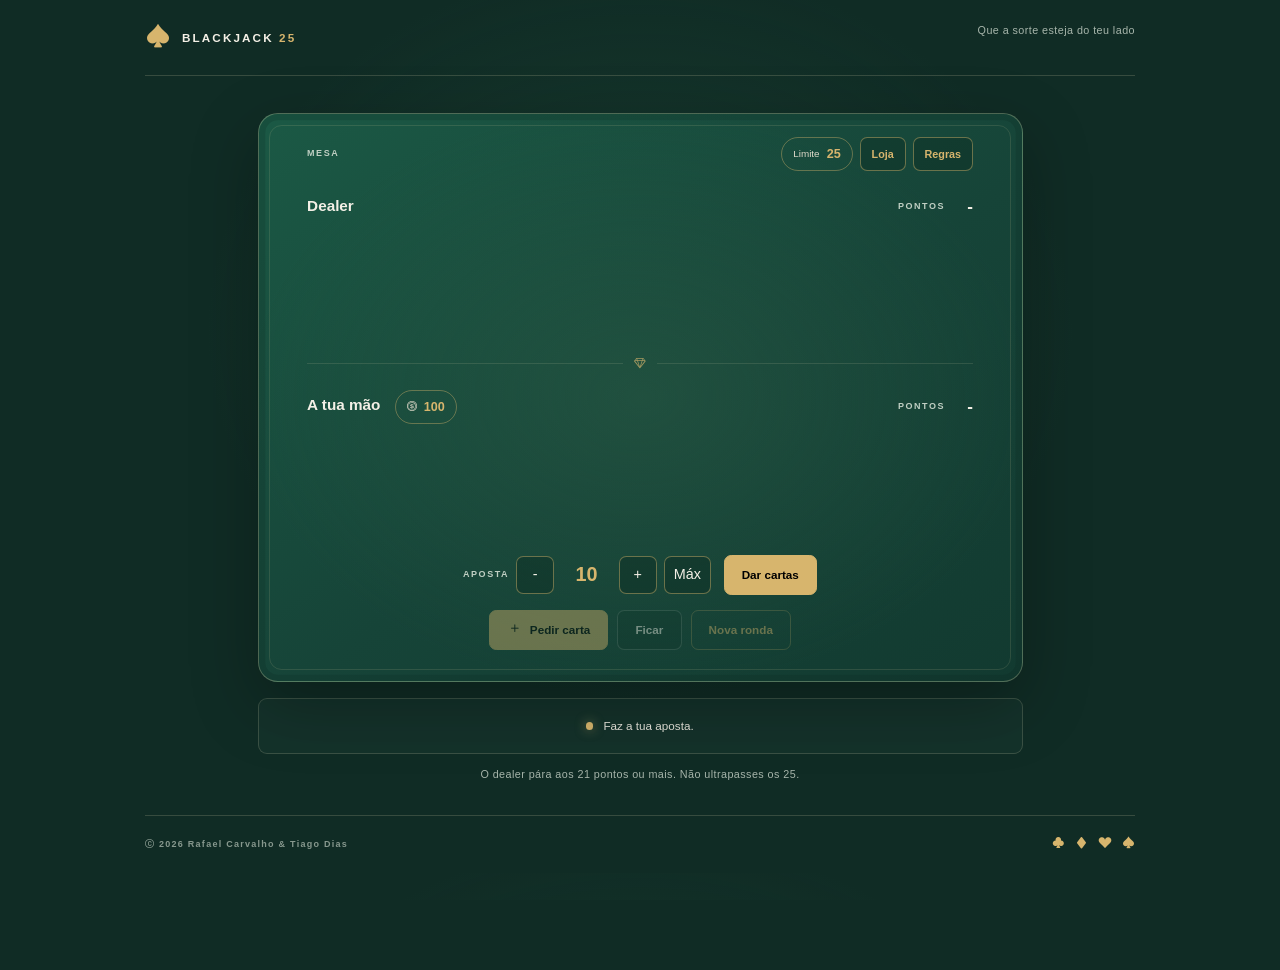
==== commit 81b1e5af: "Add files via upload" ====
--- a/blackjack_oop.html
+++ b/blackjack_oop.html
@@ -4,7 +4,6 @@
 <head>
   <meta charset="UTF-8">
   <meta name="viewport" content="width=device-width, initial-scale=1.0">
-  <meta http-equiv="X-UA-Compatible" content="ie=edge">
   <meta name="theme-color" content="#102c25">
 
   <link href="https://cdn.jsdelivr.net/npm/bootstrap@5.3.3/dist/css/bootstrap.min.css" rel="stylesheet"
@@ -15,14 +14,13 @@
   <!-- Tipografia dos temas exclusivos -->
   <link rel="preconnect" href="https://fonts.googleapis.com">
   <link rel="preconnect" href="https://fonts.gstatic.com" crossorigin>
-  <link href="https://fonts.googleapis.com/css2?family=Cinzel:wght@600;700&family=Exo+2:wght@400;600;700&family=Fredoka:wght@400;500;600&family=Orbitron:wght@500;700&family=Press+Start+2P&family=VT323&display=swap" rel="stylesheet">
+  <link href="https://fonts.googleapis.com/css2?family=Exo+2:wght@400;600;700&family=Fredoka:wght@400;500;600&family=Orbitron:wght@500;700&family=Press+Start+2P&family=VT323&display=swap" rel="stylesheet">
 
   <link rel="stylesheet" href="css/blackjack_style.css">
   <title>Blackjack 25</title>
 </head>
 
 <body>
-  <!-- Header section containing the game title -->
   <header class="site-header">
     <a class="brand" href="#" aria-label="Blackjack 25, início">
       <span class="brand-mark" aria-hidden="true"><i class="bi bi-suit-spade-fill"></i></span>
@@ -32,17 +30,17 @@
   </header>
 
   <main class="page-shell">
-    <section class="game-table" id="game" aria-label="Mesa de jogo">
+    <section class="game-table" aria-label="Mesa de jogo">
       <div class="table-heading">
         <span class="table-kicker">MESA</span>
         <div class="table-tools">
           
-          <span class="rule-chip">Limite <strong>25</strong></span>
-          <button class="rules-trigger" id="shop-button" type="button" data-bs-toggle="modal"
+          <span class="rule-chip">Limite <strong data-const="maxPoints"></strong></span>
+          <button class="rules-trigger" type="button" data-bs-toggle="modal"
             data-bs-target="#shop-dialog">
             Loja
           </button>
-          <button class="rules-trigger" id="rules-button" type="button" data-bs-toggle="modal"
+          <button class="rules-trigger" type="button" data-bs-toggle="modal"
             data-bs-target="#rules-dialog">
             Regras
           </button>
@@ -77,20 +75,20 @@
       <section class="bet-panel" id="bet-panel" aria-label="Aposta">
         <div class="bet-controls">
           <span class="score-label">APOSTA</span>
-          <button class="bet-step" type="button" aria-label="Diminuir aposta" onclick="changeBet(-10)">−</button>
+          <button class="bet-step" type="button" aria-label="Diminuir aposta" data-bet-step="-1">-</button>
           <strong id="bet-amount">10</strong>
-          <button class="bet-step" type="button" aria-label="Aumentar aposta" onclick="changeBet(10)">+</button>
-          <button class="bet-step" type="button" onclick="changeBet('max')">Máx</button>
+          <button class="bet-step" type="button" aria-label="Aumentar aposta" data-bet-step="1">+</button>
+          <button class="bet-step" type="button" data-bet-step="max">Máx</button>
         </div>
-        <button class="btn button button-primary" id="deal" type="button" onclick="startRound()">Dar cartas</button>
+        <button class="btn button button-primary" id="deal" type="button">Dar cartas</button>
       </section>
 
       <section class="controls" aria-label="Ações do jogo">
-        <button class="btn button button-primary" id="card" type="button" onclick="playerNewCard()">
+        <button class="btn button button-primary" id="card" type="button">
           <span aria-hidden="true"><i class="bi bi-plus"></i></span> Pedir carta
         </button>
-        <button class="btn button button-secondary" id="stand" type="button" onclick="dealerFinish()">Ficar</button>
-        <button class="btn button button-new" id="new_game" type="button" onclick="newGame()" disabled>Nova ronda</button>
+        <button class="btn button button-secondary" id="stand" type="button">Ficar</button>
+        <button class="btn button button-new" id="new_game" type="button" disabled>Nova ronda</button>
       </section>
     </section>
 
@@ -98,7 +96,7 @@
       <span class="status-dot" aria-hidden="true"></span>
       <p id="game_status" class="game-status">A preparar a mesa...</p>
     </section>
-    <p class="game-note">O dealer pára aos 21 pontos ou mais. Não ultrapasses os 25.</p>
+    <p class="game-note">O dealer pára aos <span data-const="dealerPoints"></span> pontos ou mais. Não ultrapasses os <span data-const="maxPoints"></span>.</p>
   </main>
 
 
@@ -124,7 +122,7 @@
           <section class="rules-section" aria-labelledby="card-values-title">
             <h3 id="card-values-title">Quanto vale cada carta</h3>
             <dl class="card-values">
-              <div><dt>Ás</dt><dd>11 pontos; passa a valer 1 se a mão ultrapassar 25.</dd></div>
+              <div><dt>Ás</dt><dd>11 pontos; passa a valer 1 se a mão ultrapassar <span data-const="maxPoints"></span>.</dd></div>
               <div><dt>2 a 10</dt><dd>O valor indicado na carta.</dd></div>
               <div><dt>Valete, Dama e Rei</dt><dd>10 pontos cada.</dd></div>
             </dl>
@@ -136,7 +134,7 @@
               <li>Recebes duas cartas. O dealer também recebe duas, mas uma fica escondida durante a tua vez.</li>
               <li>Escolhe <strong>Pedir carta</strong> para receber mais uma ou <strong>Ficar</strong> para passar a
                 vez ao dealer.</li>
-              <li>O dealer revela a carta escondida e joga automaticamente até ter pelo menos 21 pontos ou igualar a
+              <li>O dealer revela a carta escondida e joga automaticamente até ter pelo menos <span data-const="dealerPoints"></span> pontos, ou igualar ou superar a
                 tua pontuação.</li>
             </ol>
           </section>
@@ -144,9 +142,9 @@
           <section class="rules-section" aria-labelledby="winning-title">
             <h3 id="winning-title">Como se ganha</h3>
             <ul class="rules-list">
-              <li>O objetivo é fazer mais pontos do que o dealer, sem ultrapassar 25.</li>
-              <li>Se ultrapassares 25, perdes imediatamente. Se o dealer ultrapassar 25, ganhas.</li>
-              <li>Se fizeres exatamente 25 pontos, ganhas imediatamente.</li>
+              <li>O objetivo é fazer mais pontos do que o dealer, sem ultrapassar <span data-const="maxPoints"></span>.</li>
+              <li>Se ultrapassares <span data-const="maxPoints"></span>, perdes imediatamente. Se o dealer ultrapassar <span data-const="maxPoints"></span>, ganhas.</li>
+              <li>Se fizeres exatamente <span data-const="maxPoints"></span> pontos, ganhas imediatamente.</li>
               <li>Se o dealer fizer mais pontos do que tu, o dealer ganha. Se fizer os mesmos pontos, é empate.</li>
             </ul>
           </section>
@@ -154,10 +152,10 @@
           <section class="rules-section" aria-labelledby="chips-title">
             <h3 id="chips-title">Fichas e apostas</h3>
             <ul class="rules-list">
-              <li>Começas com 100 fichas. Antes de cada ronda escolhes quanto apostar (mínimo 10).</li>
-              <li>Se ganhas, recebes o dobro da aposta. Se empatas, a aposta é devolvida. Se perdes, ficas sem ela.</li>
+              <li>Começas com <span data-const="startChips"></span> fichas. Antes de cada ronda escolhes quanto apostar (mínimo <span data-const="minBet"></span>).</li>
+              <li>Se ganhas, recuperas o valor e ainda recebes mais o valor apostado. Se empatas, a aposta é devolvida. Se perdes, ficas sem ela.</li>
               <li>Usa as fichas na <strong>Loja</strong> para desbloquear temas exclusivos: cada um muda o fundo, a mesa, as letras, as animações e até o verso das cartas.</li>
-              <li>Se ficares sem fichas, recebes 100 novas e manténs os temas desbloqueados.</li>
+              <li>Se ficares sem fichas, recebes <span data-const="startChips"></span> novas e manténs os temas desbloqueados.</li>
             </ul>
           </section>
 
@@ -193,8 +191,8 @@
     crossorigin="anonymous"></script>
 
   <script src="js/blackjack_object.js"></script>
+  <script src="js/blackjack_themes.js"></script>
   <script src="js/blackjack_wallet.js"></script>
   <script src="js/blackjack_manager.js"></script>
-  <script>window.addEventListener('DOMContentLoaded', newGame);</script>
 </body>
 </html>
--- a/css/blackjack_style.css
+++ b/css/blackjack_style.css
@@ -12,7 +12,7 @@
   --gold-rgb: 215 181 109;
   --line: rgb(234 222 185 / 18%);
   --shade-rgb: 7 34 26;
-  --focus: var(--focus);
+  --focus: #f2d895;
 
   /* Variáveis que os temas exclusivos redefinem (ver fim do ficheiro) */
   --font-body: "Segoe UI", Arial, sans-serif;
@@ -354,13 +354,6 @@
   text-align: right;
 }
 
-.score-stack {
-  display: flex;
-  flex-direction: column;
-  align-items: flex-end;
-  gap: 10px;
-}
-
 .card-row {
   display: flex;
   min-height: 112px;
@@ -384,7 +377,7 @@
 
 .card-flip {
   position: relative;
-  perspective: 700px;;
+  perspective: 700px;
 }
 
 .card-inner {
@@ -696,205 +689,7 @@
   }
 }
 
-@media (max-width: 560px) {
-  body {
-    padding-right: env(safe-area-inset-right);
-    padding-left: env(safe-area-inset-left);
-  }
-
-  .site-header,
-  .site-footer {
-    width: calc(100% - 24px);
-  }
-
-  .site-header {
-    gap: 8px;
-    min-height: 68px;
-  }
-
-  .brand {
-    gap: 7px;
-    font-size: 11px;
-    letter-spacing: .12em;
-  }
-
-  .brand-mark {
-    font-size: 24px;
-  }
-
-  .header-note {
-    margin: 0;
-    font-size: 10px;
-    text-align: right;
-  }
-
-  .page-shell {
-    width: calc(100% - 20px);
-    margin: 18px auto 24px;
-  }
-
-  .game-table {
-    padding: 19px 14px 22px;
-    border-radius: min(16px, var(--table-radius));
-  }
-
-  .game-table::before {
-    inset: 8px;
-  }
-
-  .hand {
-    min-height: 136px;
-  }
-
-  .player-hand {
-    min-height: 130px;
-  }
-
-  .card-row {
-    gap: 7px;
-    min-height: 92px;
-    padding: 0 2px 8px;
-  }
-
-  .playing-card {
-    width: clamp(52px, 16vw, 72px);
-  }
-
-  .controls {
-    display: grid;
-    grid-template-columns: 1fr 1fr;
-    gap: 8px;
-    margin-top: 10px;
-  }
-
-  .button {
-    --bs-btn-padding-x: 8px;
-    min-height: 48px;
-  }
-
-  .button-new {
-    grid-column: 1 / -1;
-  }
-
-  .status-panel {
-    min-height: 58px;
-    gap: 9px;
-    padding: 11px 13px;
-  }
-
-  .game-status {
-    font-size: 12px;
-    line-height: 1.45;
-  }
-
-  .game-note {
-    padding: 0 8px;
-    font-size: 11px;
-    line-height: 1.5;
-  }
-}
-
-@media (max-width: 380px) {
-  .table-tools {
-    gap: 6px;
-  }
-
-  .rules-trigger {
-    min-height: 36px;
-    padding: 0 9px;
-  }
-
-  .header-note {
-    max-width: 92px;
-    font-size: 9px;
-    line-height: 1.35;
-  }
-
-  .game-table {
-    padding-right: 11px;
-    padding-left: 11px;
-  }
-
-  .hand h2 {
-    font-size: 15px;
-  }
-
-  .score {
-    gap: 6px;
-    min-width: 82px;
-  }
-
-  .score-label {
-    font-size: 9px;
-  }
-
-  .card-values div {
-    grid-template-columns: 1fr;
-    gap: 3px;
-  }
-}
-
-@media (max-height: 500px) and (orientation: landscape) {
-  .site-header {
-    min-height: 52px;
-  }
-
-  .page-shell {
-    margin-top: 12px;
-    margin-bottom: 16px;
-  }
-
-  .game-table {
-    padding-top: 14px;
-    padding-bottom: 16px;
-  }
-
-  .table-heading {
-    margin-bottom: 12px;
-  }
-
-  .hand,
-  .player-hand {
-    min-height: 104px;
-  }
-
-  .card-row {
-    min-height: 78px;
-  }
-
-  .playing-card {
-    width: 54px;
-  }
-
-  .table-divider {
-    margin: 0 0 10px;
-  }
-
-  .controls {
-    margin-top: 4px;
-  }
-
-  .site-footer {
-    min-height: 46px;
-  }
-}
-
-@media (min-width: 1020px) {
-  html {
-    zoom: 0.9;
-  }
-
-  .modal-backdrop {
-    zoom: 1.2;
-  }
-}
-
-/* =====================================================================
-   TEMAS EXCLUSIVOS
-   Cada tema muda cores, tipografia, formas, texturas, animações e ícones.
-   O data-theme tem de coincidir com o 'id' em THEMES (blackjack_wallet.js).
-   O tema "verde" é o estilo base (sem regras aqui).
-   ===================================================================== */
+/* TEMAS EXCLUSIVOS */
 
 /* Camadas decorativas: ficam atrás do conteúdo e cada tema preenche-as */
 body::before,
@@ -923,9 +718,7 @@
   position: relative;
 }
 
-/* ---------------------------------------------------------------------
-   ARCADE: pixéis, scanlines de CRT e sombras duras
-   --------------------------------------------------------------------- */
+/* ARCADE: pixéis, scanlines de CRT e sombras duras */
 :root[data-theme="arcade"] {
   --ink: #ffffff;
   --muted: #a3abff;
@@ -992,6 +785,7 @@
 :root[data-theme="arcade"] .shop-desc { font-size: 17px; letter-spacing: .02em; }
 :root[data-theme="arcade"] .shop-name { font-size: 11px; line-height: 1.5; }
 :root[data-theme="arcade"] .table-divider { opacity: 1; }
+:root[data-theme="arcade"] .site-footer { font-size: 14px; }
 
 @media (max-width: 560px) {
   :root[data-theme="arcade"] .header-note { max-width: 120px; font-size: 12px; line-height: 1.2; }
@@ -1009,9 +803,7 @@
   to { background-position: 32px 32px; }
 }
 
-/* ---------------------------------------------------------------------
-   NEON: Las Vegas, brilho, grelha em movimento e letreiro a piscar
-   --------------------------------------------------------------------- */
+/* NEON: Las Vegas, brilho, grelha em movimento e letreiro a piscar */
 :root[data-theme="neon"] {
   --ink: #fdf3ff;
   --muted: #b9a0cd;
@@ -1081,9 +873,7 @@
   20%, 24%, 55% { opacity: .45; }
 }
 
-/* ---------------------------------------------------------------------
-   OCEANO: bolhas a subir, raios de luz e ondas na mesa
-   --------------------------------------------------------------------- */
+/* OCEANO: bolhas a subir, raios de luz e ondas na mesa */
 :root[data-theme="oceano"] {
   --ink: #eafcff;
   --muted: #a3d8e2;
@@ -1152,67 +942,7 @@
   to { background-position: 50px 0, 100px 14px; }
 }
 
-/* ---------------------------------------------------------------------
-   FARAÓ: blocos de pedra, ouro, serif clássica e faixas do deserto
-   --------------------------------------------------------------------- */
-:root[data-theme="egito"] {
-  --ink: #fff3d6;
-  --muted: #dcc794;
-  --felt-top: #a9762f;
-  --felt: #85561f;
-  --felt-bottom: #5f3e16;
-  --felt-deep: #3d2711;
-  --glow-rgb: 255 205 110;
-  --panel: #4d3216;
-  --gold: #f7d37c;
-  --gold-rgb: 247 211 124;
-  --line: rgb(247 211 124 / 30%);
-  --shade-rgb: 45 24 6;
-  --focus: #6ff0e0;
-  --font-display: "Cinzel", Georgia, serif;
-  --table-radius: 4px;
-  --btn-radius: 2px;
-  --table-border: rgb(247 211 124 / 80%);
-  --table-inner: rgb(247 211 124 / 40%);
-  --table-shadow: 0 25px 75px rgb(0 0 0 / 45%), inset 0 0 0 7px rgb(60 30 5 / 35%), inset 0 0 0 9px rgb(247 211 124 / 30%);
-  --card-shadow: 0 7px 14px rgb(40 20 0 / 45%);
-  --card-back-filter: sepia(.55) hue-rotate(-10deg) saturate(1.6);
-}
-
-:root[data-theme="egito"] body::before {
-  background:
-    radial-gradient(ellipse at 50% -10%, rgb(255 205 110 / 30%), transparent 55%),
-    repeating-linear-gradient(0deg, rgb(0 0 0 / 24%) 0 2px, transparent 2px 72px),
-    repeating-linear-gradient(90deg, rgb(0 0 0 / 15%) 0 2px, transparent 2px 144px),
-    linear-gradient(180deg, #5a3a16, #2d1b0a);
-}
-
-:root[data-theme="egito"] body::after {
-  background: radial-gradient(circle, rgb(247 211 124 / 45%) 0 1px, transparent 2px) 0 0 / 90px 70px;
-  animation: sand-drift 22s linear infinite;
-}
-
-:root[data-theme="egito"] .game-table::after {
-  background:
-    url("data:image/svg+xml,%3Csvg xmlns='http://www.w3.org/2000/svg' width='28' height='12'%3E%3Cpath d='M0 11 L7 2 L14 11 L21 2 L28 11' fill='none' stroke='%23f7d37c' stroke-width='2'/%3E%3C/svg%3E") 0 20px / 28px 12px repeat-x,
-    url("data:image/svg+xml,%3Csvg xmlns='http://www.w3.org/2000/svg' width='28' height='12'%3E%3Cpath d='M0 11 L7 2 L14 11 L21 2 L28 11' fill='none' stroke='%23f7d37c' stroke-width='2'/%3E%3C/svg%3E") 0 calc(100% - 20px) / 28px 12px repeat-x;
-  opacity: .5;
-}
-
-:root[data-theme="egito"] .brand { letter-spacing: .22em; font-size: 14px; }
-:root[data-theme="egito"] .hand h2 { font-weight: 700; letter-spacing: .08em; text-transform: uppercase; font-size: 16px; }
-:root[data-theme="egito"] .table-kicker,
-:root[data-theme="egito"] .score-label { font-weight: 700; }
-:root[data-theme="egito"] .button { --bs-btn-font-size: 13px; letter-spacing: .06em; text-transform: uppercase; }
-:root[data-theme="egito"] .rules-header h2 { font-weight: 700; }
-
-@keyframes sand-drift {
-  to { background-position: 90px 0; }
-}
-
-/* ---------------------------------------------------------------------
-   GALÁXIA: estrelas a cintilar, nebulosas, órbitas e estrela cadente
-   --------------------------------------------------------------------- */
+/* GALÁXIA: estrelas a cintilar, nebulosas, órbitas e estrela cadente*/
 :root[data-theme="espaco"] {
   --ink: #eef0ff;
   --muted: #adb0dd;
@@ -1307,3 +1037,196 @@
     transition-duration: .01ms !important;
   }
 }
+
+@media (max-width: 560px) {
+  body {
+    padding-right: env(safe-area-inset-right);
+    padding-left: env(safe-area-inset-left);
+  }
+
+  .site-header,
+  .site-footer {
+    width: calc(100% - 24px);
+  }
+
+  .site-header {
+    gap: 8px;
+    min-height: 68px;
+  }
+
+  .brand {
+    gap: 7px;
+    font-size: 11px;
+    letter-spacing: .12em;
+  }
+
+  .brand-mark {
+    font-size: 24px;
+  }
+
+  .header-note {
+    margin: 0;
+    font-size: 10px;
+    text-align: right;
+  }
+
+  .page-shell {
+    width: calc(100% - 20px);
+    margin: 18px auto 24px;
+  }
+
+  .game-table {
+    padding: 19px 14px 22px;
+    border-radius: min(16px, var(--table-radius));
+  }
+
+  .game-table::before {
+    inset: 8px;
+  }
+
+  .hand {
+    min-height: 136px;
+  }
+
+  .player-hand {
+    min-height: 130px;
+  }
+
+  .card-row {
+    gap: 7px;
+    min-height: 92px;
+    padding: 0 2px 8px;
+  }
+
+  .playing-card {
+    width: clamp(52px, 16vw, 72px);
+  }
+
+  .controls {
+    display: grid;
+    grid-template-columns: 1fr 1fr;
+    gap: 8px;
+    margin-top: 10px;
+  }
+
+  .button {
+    --bs-btn-padding-x: 8px;
+    min-height: 48px;
+  }
+
+  .button-new {
+    grid-column: 1 / -1;
+  }
+
+  .status-panel {
+    min-height: 58px;
+    gap: 9px;
+    padding: 11px 13px;
+  }
+
+  .game-status {
+    font-size: 12px;
+    line-height: 1.45;
+  }
+
+  .game-note {
+    padding: 0 8px;
+    font-size: 11px;
+    line-height: 1.5;
+  }
+}
+
+@media (max-width: 380px) {
+  .table-tools {
+    gap: 6px;
+  }
+
+  .rules-trigger {
+    min-height: 36px;
+    padding: 0 9px;
+  }
+
+  .header-note {
+    max-width: 92px;
+    font-size: 9px;
+    line-height: 1.35;
+  }
+
+  .game-table {
+    padding-right: 11px;
+    padding-left: 11px;
+  }
+
+  .hand h2 {
+    font-size: 15px;
+  }
+
+  .score {
+    gap: 6px;
+    min-width: 82px;
+  }
+
+  .score-label {
+    font-size: 9px;
+  }
+
+  .card-values div {
+    grid-template-columns: 1fr;
+    gap: 3px;
+  }
+}
+
+@media (max-height: 500px) and (orientation: landscape) {
+  .site-header {
+    min-height: 52px;
+  }
+
+  .page-shell {
+    margin-top: 12px;
+    margin-bottom: 16px;
+  }
+
+  .game-table {
+    padding-top: 14px;
+    padding-bottom: 16px;
+  }
+
+  .table-heading {
+    margin-bottom: 12px;
+  }
+
+  .hand,
+  .player-hand {
+    min-height: 104px;
+  }
+
+  .card-row {
+    min-height: 78px;
+  }
+
+  .playing-card {
+    width: 54px;
+  }
+
+  .table-divider {
+    margin: 0 0 10px;
+  }
+
+  .controls {
+    margin-top: 4px;
+  }
+
+  .site-footer {
+    min-height: 46px;
+  }
+}
+
+@media (min-width: 1020px) {
+  html {
+    zoom: 0.9;
+  }
+
+  .modal-backdrop {
+    zoom: 1.2;
+  }
+}
